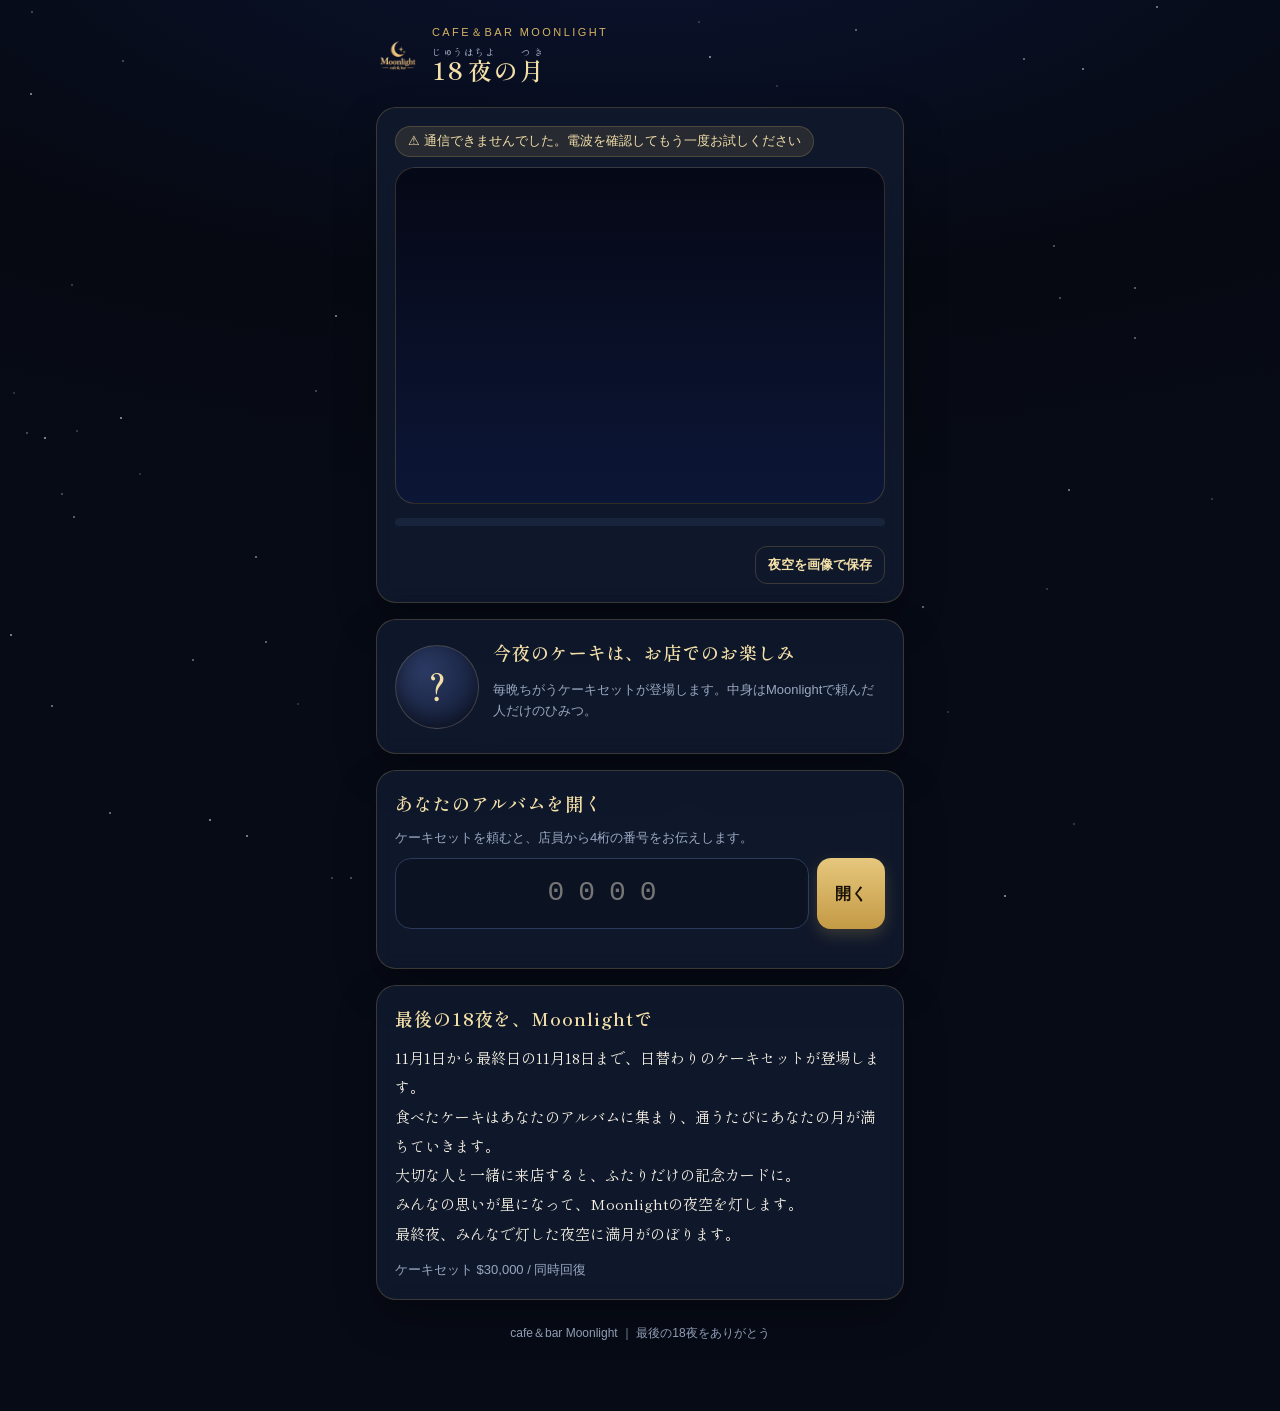
==== index.html @ 7918ffc8 "Add files via upload" ====
<!doctype html>
<html lang="ja">
<head>
<meta charset="utf-8">
<meta name="viewport" content="width=device-width,initial-scale=1,viewport-fit=cover">
<meta name="theme-color" content="#070b16">
<meta name="robots" content="noindex">
<title>18夜の月 | cafe＆bar Moonlight</title>
<meta name="description" content="cafe＆bar Moonlight 最後の18夜。ケーキセットで集めるあなただけのアルバム。">
<link rel="preconnect" href="https://fonts.googleapis.com">
<link rel="preconnect" href="https://fonts.gstatic.com" crossorigin>
<link href="https://fonts.googleapis.com/css2?family=Cormorant+Garamond:ital,wght@0,500;0,600;1,500&family=Klee+One:wght@400;600&family=Shippori+Mincho:wght@500;600&display=swap" rel="stylesheet">
<link rel="icon" href="icons/icon-192.png">
<link rel="stylesheet" href="album.css?v=45">
<link rel="stylesheet" href="futari.css?v=45">
</head>
<body>
<div class="bg-stars" id="bgStars" aria-hidden="true"></div>
<main class="wrap">
  <header class="brand">
    <img src="icons/icon-192.png" alt="">
    <div>
      <div class="eyebrow">cafe＆bar Moonlight</div>
      <h1><ruby>18夜<rt>じゅうはちよ</rt></ruby>の<ruby>月<rt>つき</rt></ruby></h1>
    </div>
  </header>

  <div class="test-banner hidden" id="testBanner">
    <b>デモ</b>　本番とは別の記録です。
    <label>テストの「今夜」<select id="testNightSelect"></select></label>
  </div>

  <section class="card" id="skyCard">
    <div class="night-badge" id="nightBadge">🌙 読み込み中…</div>
    <div class="sky" id="sky" role="img" aria-label="Moonlightの夜空"></div>
    <div class="small muted" id="skyNext"></div>
    <div class="progress"><i id="skyBar" style="width:0"></i></div>
    <div class="stages" id="stages"></div>
    <div class="album-tools"><button class="btn ghost sm" type="button" id="saveSkyBtn">夜空を画像で保存</button></div>
  </section>


  <section class="card" id="tonightCard">
    <div class="mystery">
      <div class="dome" aria-hidden="true">？</div>
      <div>
        <h2 id="tonightTitle">今夜のケーキは、お店でのお楽しみ</h2>
        <p class="small muted" id="tonightText">毎晩ちがうケーキセットが登場します。中身はMoonlightで頼んだ人だけのひみつ。</p>
        <button class="btn sm hidden" type="button" id="tonightRevealBtn">今夜のケーキを見る</button>
      </div>
    </div>
  </section>

  <!-- アルバムを開く前 -->
  <section class="card" id="openCard">
    <h2>あなたのアルバムを開く</h2>
    <p class="small muted" style="margin:0">ケーキセットを頼むと、店員から4桁の番号をお伝えします。</p>
    <form class="code-form" id="codeForm" autocomplete="off">
      <input class="code-input" id="codeInput" inputmode="numeric" pattern="[0-9]*" maxlength="4" placeholder="0000" aria-label="4桁の番号">
      <button class="btn" type="submit">開く</button>
    </form>
    <p class="error" id="codeError"></p>
  </section>

  <section class="card" id="aboutCard">
    <h2>最後の18夜を、Moonlightで</h2>
    <p class="lead">11月1日から最終日の11月18日まで、日替わりのケーキセットが登場します。<br>
    食べたケーキはあなたのアルバムに集まり、通うたびにあなたの月が満ちていきます。<br>
    大切な人と一緒に来店すると、ふたりだけの記念カードに。<br>
    みんなの思いが星になって、Moonlightの夜空を灯します。<br>
    最終夜、みんなで灯した夜空に満月がのぼります。</p>
    <p class="small muted" style="margin:12px 0 0"> ケーキセット $30,000 / 同時回復 </p>
  </section>

  <!-- アルバム -->
  <section id="albumView" class="hidden">
    <div class="card">
      <div class="album-head">
        <div class="who">
          <div class="small muted album-label">あなたのアルバム<span class="my-code" id="albumCode" title="あなたの番号（店頭で伝えるとスムーズです）"></span></div>
          <p class="name" id="albumName"></p>
          <div class="name-req" id="nameReq"></div>
          <div class="title" id="albumTitle"></div>
        </div>
        <div class="my-moon" id="myMoon" aria-hidden="true"></div>
      </div>
      <div class="album-tools">
        <button class="btn ghost sm" type="button" id="reloadBtn">更新</button>
        <button class="btn ghost sm" type="button" id="closeBtn">閉じる</button>
      </div>
    </div>

    <nav class="tabs" role="tablist" aria-label="アルバムのメニュー">
      <button type="button" role="tab" class="tab active" data-tab="collection" aria-selected="true"><svg class="tab-ic" viewBox="0 0 24 24" aria-hidden="true" fill="none" stroke="currentColor" stroke-width="1.5" stroke-linecap="round" stroke-linejoin="round"><path d="M12 6.5C10.2 5.2 7.6 4.8 4.5 5v12.5c3.1-.2 5.7.2 7.5 1.5 1.8-1.3 4.4-1.7 7.5-1.5V5c-3.1-.2-5.7.2-7.5 1.5z"/><path d="M12 6.5V19"/></svg><span class="tab-t">図鑑</span><span class="tab-s">集めたケーキ</span></button>
      <button type="button" role="tab" class="tab" data-tab="images" aria-selected="false"><svg class="tab-ic" viewBox="0 0 24 24" aria-hidden="true" fill="none" stroke="currentColor" stroke-width="1.5" stroke-linecap="round" stroke-linejoin="round"><rect x="4" y="4.5" width="16" height="15" rx="1.5"/><path d="M15.2 8.2a3.2 3.2 0 1 0 1.6 5.6 3.6 3.6 0 0 1-1.6-5.6z"/><path d="M4.5 16.5l4-3.5 3 2.5"/></svg><span class="tab-t">画像</span><span class="tab-s">保存・証明書</span></button>
      <button type="button" role="tab" class="tab" data-tab="message" aria-selected="false"><svg class="tab-ic" viewBox="0 0 24 24" aria-hidden="true" fill="none" stroke="currentColor" stroke-width="1.5" stroke-linecap="round" stroke-linejoin="round"><rect x="3.5" y="6" width="17" height="12.5" rx="1.5"/><path d="M4 7l8 6 8-6"/><path d="M12 3.2l.5 1.1 1.2.1-.9.8.3 1.2-1.1-.6-1.1.6.3-1.2-.9-.8 1.2-.1z" fill="currentColor" stroke="none"/></svg><span class="tab-t">寄せ書き</span><span class="tab-s">ひとことを残す</span></button>
      <button type="button" role="tab" class="tab tab-dlv hidden" data-tab="delivery" aria-selected="false"><svg class="tab-ic" viewBox="0 0 24 24" aria-hidden="true" fill="none" stroke="currentColor" stroke-width="1.5" stroke-linecap="round" stroke-linejoin="round"><path d="M4 8.5l8-4 8 4v8l-8 4-8-4z"/><path d="M4 8.5l8 4 8-4"/><path d="M12 12.5v8"/><path d="M8 6.5l8 4"/></svg><span class="tab-t">ケーキ便</span><span class="tab-s">配達員のページ</span></button>
      <button type="button" role="tab" class="tab tab-ft hidden" data-tab="futari" aria-selected="false"><svg class="tab-ic" viewBox="0 0 24 24" aria-hidden="true" fill="none" stroke="currentColor" stroke-width="1.5" stroke-linecap="round" stroke-linejoin="round"><path d="M14.5 4.2a8 8 0 1 0 5.3 12.6A6.6 6.6 0 0 1 14.5 4.2z"/><path d="M18.2 3l.5 1.3 1.3.5-1.3.5-.5 1.3-.5-1.3-1.3-.5 1.3-.5z" fill="currentColor" stroke="none"/><path d="M21 8.6l.35.9.9.35-.9.35-.35.9-.35-.9-.9-.35.9-.35z" fill="currentColor" stroke="none"/></svg><span class="tab-t">ふたり</span><span class="tab-s">ふたりの月</span></button>
    </nav>

    <div data-panel="collection">
      <div class="card" id="teaserCard">
        <h2>明日の夜のケーキ</h2>
        <div class="teaser" id="teaser"></div>
      </div>

      <div class="card" id="gridCard">
        <h2>ケーキ図鑑</h2>
        <div class="complete-banner">🌕 18夜すべてを過ごしたあなたは「満月の住人」</div>
        <p class="small muted" style="margin:-4px 0 10px">✦ が光っているのは、前の夜から続けて来た夜（連続来店）です。</p>
        <div class="grid" id="grid"></div>
      </div>

      <div class="card hidden" id="pairCard">
        <h2>🫖 一緒に過ごした夜</h2>
        <div class="pairs" id="pairs"></div>
      </div>
    </div>

    <div data-panel="images" class="hidden">
      <div class="card">
        <h2>フレーム</h2>
        <p class="small muted" style="margin:0 0 10px">集めた夜の数で、画像のフレームが増えていきます。流れ星は2夜続けて来ると使えます。</p>
        <div class="frames" id="framePicker"></div>
      </div>

      <div class="card">
        <h2>コレクションを画像に</h2>
        <div class="save-panel">
          <img class="preview" id="albumPreview" alt="コレクション画像のプレビュー">
          <div class="checks">
            <label><input type="checkbox" id="optName" checked>自分の名前を入れる</label>
            <label><input type="checkbox" id="optTitle" checked>称号を入れる</label>
            <label><input type="checkbox" id="optShooting">流れ星を入れる</label>
          </div>
          <button class="btn block" type="button" id="saveAlbumBtn">この画像を保存</button>
        </div>
      </div>

      <div class="card" id="certCard">
        <h2>🌙 月の証明書</h2>
        <div id="certBody"></div>
      </div>
    </div>

    <div data-panel="message" class="hidden">
      <div class="card hidden" id="finalCard">
        <h2>🌕 満月の夜に、灯してくれた人たち</h2>
        <p class="small muted" style="margin:0 0 8px">アルバムを持っている人だけが見られます。</p>
        <div class="names-cloud" id="finalNames"></div>
      </div>
      <div class="card">
        <h2>街への寄せ書き</h2>
        <p class="small muted" style="margin:0 0 8px">この街へのひとことを残せます。最終夜に、アルバムを持っている人だけが見られる寄せ書きとして公開されます（80文字まで）。</p>
        <textarea id="messageInput" maxlength="80" placeholder="例：この街で過ごせて楽しかった！"></textarea>
        <div class="small" id="messageStatus" style="margin-top:6px"></div>
        <div class="row"><span class="small muted" id="messageCount">0 / 80</span><button class="btn sm" type="button" id="messageBtn">残す</button></div>
      </div>
      <div class="card hidden" id="allMessagesCard">
        <h2>みんなの寄せ書き</h2>
        <p class="small muted" style="margin:0 0 8px">アルバムを持っている人だけが見られます。</p>
        <div class="messages" id="allMessages"></div>
      </div>
    </div>

    <!-- 謎解き「宛先不明のケーキ便」：参加した人だけ（中身は delivery.js が Supabase から届いた分だけ描く） -->
    <div data-panel="delivery" class="hidden"><div id="dlvRoot"></div></div>

    <!-- 「ふたりの月」：受付で参加を登録したふたりだけ（中身は futari.js が Supabase から届いた分だけ描く） -->
    <div data-panel="futari" class="hidden"><div id="ftRoot"></div></div>
  </section>

  <p class="foot">cafe＆bar Moonlight ｜ 最後の18夜をありがとう</p>
</main>

<div class="modal hidden" id="modal" role="dialog" aria-modal="true">
  <div class="modal-card" id="modalCard"></div>
</div>
<div class="toast hidden" id="toast"></div>

<script src="config.js"></script>
<script src="cake-api.js?v=45"></script>
<script src="album-image.js?v=45"></script>
<script src="delivery.js?v=45"></script>
<script src="futari.js?v=45"></script>
<script src="album.js?v=45"></script>
</body>
</html>
---- album.css ----
/* album.css — 18夜の月（お客さん用アルバム・受付ページ共通） */
:root{
  color-scheme:dark;
  --bg:#070b16;
  --sky1:#0b1430;
  --sky2:#060912;
  --panel:rgba(17,26,46,.86);
  --panel2:rgba(23,34,58,.9);
  --line:rgba(214,179,101,.22);
  --line2:#2a3a58;
  --text:#f6f1e4;
  --muted:#9aa8c2;
  --gold:#d6b365;
  --gold2:#f3dfa8;
  --moon:#f4ecd2;
  --blue:#8fb6ff;
  --ok:#7fdcb2;
  --warn:#ffd98a;
  --danger:#ff8f8f;
  --radius:20px;
  --mincho:"Shippori Mincho","Hiragino Mincho ProN","Yu Mincho",serif;
}
*{box-sizing:border-box;-webkit-tap-highlight-color:transparent}
html,body{margin:0;min-height:100%}
body{
  background:radial-gradient(120% 70% at 50% -10%,var(--sky1) 0%,var(--sky2) 60%,var(--bg) 100%) fixed,var(--bg);
  color:var(--text);
  font-family:-apple-system,BlinkMacSystemFont,"Segoe UI","Hiragino Kaku Gothic ProN","Yu Gothic UI","Noto Sans JP",sans-serif;
  line-height:1.6;-webkit-text-size-adjust:100%;
  padding:env(safe-area-inset-top) 0 env(safe-area-inset-bottom);
  transition:background .8s ease;
}
body.stage-1{background:radial-gradient(120% 70% at 50% -10%,#14204a 0%,#080d1d 60%,var(--bg) 100%) fixed}
body.stage-2{background:radial-gradient(120% 70% at 50% -10%,#1d2a5c 0%,#0a1024 60%,var(--bg) 100%) fixed}
body.stage-3{background:radial-gradient(120% 70% at 50% -10%,#2a3468 0%,#0d1430 55%,var(--bg) 100%) fixed}
body.stage-4{background:radial-gradient(120% 70% at 50% -10%,#3b3f72 0%,#151a3a 50%,#0a0e1f 100%) fixed}
button,input,textarea{font:inherit;color:inherit}
button{cursor:pointer}
.hidden{display:none!important}
.muted{color:var(--muted)}
.small{font-size:13px}
.wrap{width:min(100%,560px);margin:0 auto;padding:18px 16px 56px}

/* 背景の星 */
.bg-stars{position:fixed;inset:0;z-index:-1;pointer-events:none;overflow:hidden}
.bg-stars i{position:absolute;width:2px;height:2px;border-radius:50%;background:#fff;opacity:.5;animation:twinkle 4s ease-in-out infinite}
@keyframes twinkle{0%,100%{opacity:.15}50%{opacity:.75}}
/* 「動きを減らす」設定の端末では動きを止める。ただし、ふたりの月の「ふたりで開ける」演出（.ft-box の中）だけは見せる */
@media (prefers-reduced-motion:reduce){*:not(.ft-box):not(.ft-box *){animation:none!important;transition:none!important}}

/* ヘッダー */
.brand{display:flex;align-items:center;gap:12px;margin:6px 0 18px}
.brand img{width:44px;height:44px;border-radius:12px;object-fit:contain}
.brand .eyebrow{font-size:11px;letter-spacing:.22em;color:var(--gold);text-transform:uppercase}
.brand h1{margin:0;font-family:var(--mincho);font-size:24px;font-weight:600;letter-spacing:.08em;color:var(--gold2)}

.card{background:var(--panel);border:1px solid var(--line);border-radius:var(--radius);padding:18px;margin:0 0 16px;box-shadow:0 18px 40px rgba(0,0,0,.28);backdrop-filter:blur(10px)}
.card h2{margin:0 0 10px;font-family:var(--mincho);font-size:18px;font-weight:600;color:var(--gold2);letter-spacing:.05em}
.card h3{margin:0 0 6px;font-size:15px}
.lead{font-family:var(--mincho);font-size:15px;line-height:1.95;margin:0}

/* 夜空 */
.sky{position:relative;border-radius:var(--radius);overflow:hidden;background:linear-gradient(180deg,#050816 0%,#0c1636 100%);border:1px solid var(--line);aspect-ratio:16/11;margin:0 0 14px}
.sky svg{position:absolute;inset:0;width:100%;height:100%}
.sky .sky-label{position:absolute;left:14px;bottom:12px;right:14px;display:flex;justify-content:space-between;align-items:flex-end;gap:8px;font-size:13px;color:#d9e2f5;text-shadow:0 1px 4px #000}
.sky .sky-count{font-family:var(--mincho);font-size:28px;color:var(--gold2);line-height:1}
.sky .sky-count small{font-size:13px;color:#c9d3e8;margin-left:4px}
.star-dot{animation:twinkle 5s ease-in-out infinite}
.progress{height:8px;border-radius:999px;background:#18233c;overflow:hidden;margin:8px 0 6px}
.progress i{display:block;height:100%;border-radius:inherit;background:linear-gradient(90deg,#b8913f,#f3dfa8);transition:width .8s cubic-bezier(.22,1,.36,1)}
.stages{display:grid;grid-template-columns:repeat(4,1fr);gap:6px;margin-top:10px}
.stages div{text-align:center;font-size:12px;color:var(--muted);padding:8px 2px;border-radius:12px;background:rgba(255,255,255,.03);border:1px solid transparent}
.stages div.done{color:var(--gold2);border-color:var(--line);background:rgba(214,179,101,.08)}
.stages b{display:block;font-size:20px;font-weight:400}

/* 今夜のケーキ（秘密） */
.mystery{display:flex;gap:14px;align-items:center}
.mystery .dome{flex:0 0 84px;height:84px;border-radius:50%;display:grid;place-items:center;font-size:34px;background:radial-gradient(circle at 35% 30%,#2b3a63,#111a33);border:1px solid var(--line);box-shadow:inset 0 -8px 18px rgba(0,0,0,.4)}
.night-badge{display:inline-flex;align-items:center;gap:6px;padding:4px 12px;border-radius:999px;background:rgba(214,179,101,.12);border:1px solid var(--line);color:var(--gold2);font-size:13px;margin-bottom:10px}

/* 番号入力 */
.code-form{display:flex;gap:8px;margin-top:10px}
.code-input{flex:1;min-width:0;text-align:center;font-size:28px;letter-spacing:.5em;padding:12px 0 12px .5em;border-radius:16px;border:1px solid var(--line2);background:#0b1222;font-family:ui-monospace,Menlo,monospace}
.code-input:focus{outline:2px solid var(--gold);outline-offset:1px}
.btn{border:0;border-radius:14px;padding:12px 18px;font-weight:700;background:linear-gradient(180deg,#e6c77d,#c49a45);color:#1a1205;box-shadow:0 6px 16px rgba(214,179,101,.22)}
.btn:disabled{opacity:.5;cursor:default}
.btn.ghost{background:transparent;color:var(--gold2);border:1px solid var(--line);box-shadow:none}
.btn.block{width:100%}
.btn.sm{padding:8px 12px;font-size:13px;border-radius:12px}
.error{color:var(--danger);font-size:13px;margin:8px 0 0;min-height:1em}
.toast{position:fixed;left:50%;bottom:calc(18px + env(safe-area-inset-bottom));transform:translateX(-50%);background:#1d2944;border:1px solid var(--line);color:var(--text);padding:10px 16px;border-radius:14px;font-size:14px;z-index:60;box-shadow:0 10px 30px rgba(0,0,0,.4);max-width:calc(100% - 32px)}

/* アルバム */
.album-head{display:flex;gap:14px;align-items:center}
.album-head .who{flex:1;min-width:0}
.album-head .name{font-family:var(--mincho);font-size:22px;color:var(--gold2);margin:0;overflow-wrap:anywhere}
.album-head .title{font-size:13px;color:var(--muted)}
.my-moon{flex:0 0 76px}
.album-tools{display:flex;gap:8px;justify-content:flex-end;margin-top:10px}
.grid{display:grid;grid-template-columns:repeat(3,1fr);gap:10px}
.tile{position:relative;aspect-ratio:3/4;border-radius:16px;border:1px solid var(--line2);background:#0c1426;overflow:hidden;display:flex;flex-direction:column;align-items:center;justify-content:center;text-align:center;padding:6px;font-size:12px;color:var(--muted)}
.tile .n{position:absolute;top:6px;left:8px;font-size:11px;letter-spacing:.06em;color:var(--muted)}
.tile.got{border-color:rgba(214,179,101,.5);background:radial-gradient(circle at 50% 35%,#1c2950,#0c1426 70%);color:var(--text);cursor:pointer;padding:18px 4px 6px}
.tile.got img{width:100%;flex:1;min-height:0;object-fit:contain}
.tile.got .t{font-size:11px;line-height:1.3;margin-top:2px;overflow:hidden;display:-webkit-box;-webkit-line-clamp:2;-webkit-box-orient:vertical}
.tile.got.pair::after{content:"🫖";position:absolute;top:4px;right:6px;font-size:14px}
.tile.sealed{border-color:var(--gold);background:linear-gradient(160deg,#2a2210,#0d1426);color:var(--gold2);cursor:pointer;animation:glow 2.4s ease-in-out infinite}
.tile.sealed b{font-size:26px;display:block;margin-bottom:4px}
@keyframes glow{0%,100%{box-shadow:0 0 0 rgba(214,179,101,0)}50%{box-shadow:0 0 18px rgba(214,179,101,.45)}}
.tile.today{border-style:dashed;border-color:rgba(214,179,101,.5);color:var(--gold2)}
.tile.passed{opacity:.45}
.tile.final.got{border-color:#9fc2ff;box-shadow:0 0 0 1px rgba(159,194,255,.3) inset}
.complete .tile.got{border-color:var(--gold)}
.complete-banner{display:none;text-align:center;font-family:var(--mincho);color:var(--gold2);margin:0 0 12px;padding:10px;border-radius:14px;border:1px solid var(--gold);background:rgba(214,179,101,.1)}
.complete .complete-banner{display:block}

.pairs{display:grid;gap:10px}
.pair-card{display:flex;gap:12px;align-items:center;padding:12px;border-radius:16px;border:1px solid var(--line);background:linear-gradient(135deg,rgba(214,179,101,.1),rgba(143,182,255,.06))}
.pair-card img{width:64px;height:64px;object-fit:contain;flex:0 0 64px}
.pair-card .names{font-family:var(--mincho);color:var(--gold2)}

.teaser{display:flex;gap:14px;align-items:center}
.teaser img{width:110px;height:110px;object-fit:contain;flex:0 0 110px;filter:drop-shadow(0 0 14px rgba(200,215,255,.35))}
.teaser .hint{font-family:var(--mincho);font-size:16px;color:var(--moon)}

textarea{width:100%;min-height:76px;resize:vertical;border-radius:14px;border:1px solid var(--line2);background:#0b1222;padding:10px 12px}
.row{display:flex;gap:8px;align-items:center;justify-content:space-between;margin-top:8px}

/* 詳細・開封 */
.modal{position:fixed;inset:0;z-index:50;display:grid;place-items:center;padding:18px;background:rgba(3,6,14,.78);backdrop-filter:blur(6px)}
.modal-card{width:min(100%,420px);max-height:calc(100vh - 36px);overflow:auto;background:#0e1730;border:1px solid var(--line);border-radius:24px;padding:20px;text-align:center;box-shadow:0 24px 60px rgba(0,0,0,.55)}
.modal-card img{width:min(100%,300px);aspect-ratio:1;object-fit:contain}
.modal-card .kicker{font-size:12px;letter-spacing:.2em;color:var(--gold)}
.modal-card h3{font-family:var(--mincho);font-size:20px;color:var(--gold2);margin:6px 0 2px}
.modal-card .drink{color:var(--muted);margin:0 0 10px}
.modal-card .pr{font-family:var(--mincho);margin:0 0 12px}
.modal-card .with{display:inline-block;margin:0 0 12px;padding:6px 12px;border-radius:999px;background:rgba(214,179,101,.12);color:var(--gold2);font-size:13px}
.reveal img{animation:reveal 1.1s cubic-bezier(.22,1,.36,1) both}
.reveal h3,.reveal .drink,.reveal .pr,.reveal .with{animation:fadeup .6s .7s both}
@keyframes reveal{0%{opacity:0;transform:scale(.6) rotate(-6deg);filter:brightness(3) blur(8px)}60%{opacity:1;filter:brightness(1.4) blur(0)}100%{transform:none;filter:none}}
@keyframes fadeup{from{opacity:0;transform:translateY(8px)}to{opacity:1;transform:none}}

/* 最終夜 */
.names-cloud{display:flex;flex-wrap:wrap;gap:6px 10px;justify-content:center;font-family:var(--mincho);color:var(--gold2)}
.names-cloud span{padding:2px 8px;border-radius:999px;background:rgba(214,179,101,.08)}
.messages{display:grid;gap:8px;margin-top:12px}
.messages div{padding:10px 12px;border-radius:14px;background:rgba(255,255,255,.04);border:1px solid var(--line2);font-size:14px}
.messages b{color:var(--gold2);font-weight:600;margin-right:6px}

.foot{text-align:center;font-size:12px;color:var(--muted);margin-top:24px}

/* ===== 受付ページ ===== */
.staff .field{display:grid;gap:6px;margin-bottom:12px}
.staff label{font-size:13px;color:var(--muted)}
.staff input[type=text],.staff input[type=password]{width:100%;padding:12px 14px;border-radius:14px;border:1px solid var(--line2);background:#0b1222;font-size:16px}
.staff input:focus{outline:2px solid var(--gold);outline-offset:1px}
.suggest{display:grid;gap:6px;margin-top:6px}
.suggest button{display:flex;justify-content:space-between;align-items:center;gap:8px;text-align:left;padding:10px 12px;border-radius:12px;border:1px solid var(--line2);background:#0f182c}
.suggest button .meta{font-size:12px;color:var(--muted);white-space:nowrap}
.suggest button.new{border-style:dashed;color:var(--gold2)}
.suggest button.done{opacity:.6}
.chips{display:flex;flex-wrap:wrap;gap:8px;min-height:40px;padding:8px;border-radius:14px;border:1px dashed var(--line2);margin-bottom:12px}
.chips:empty::before{content:"ここにお客さんが入ります";color:var(--muted);font-size:13px;padding:4px}
.chip{display:inline-flex;align-items:center;gap:6px;padding:6px 6px 6px 12px;border-radius:999px;background:rgba(214,179,101,.14);border:1px solid var(--line);color:var(--gold2)}
.chip button{border:0;background:#2a2410;color:var(--gold2);width:24px;height:24px;border-radius:50%;line-height:1}
.chip .tag{font-size:11px;color:var(--warn)}
.result{display:grid;gap:8px}
.result .r{padding:12px;border-radius:14px;border:1px solid var(--line2);background:#0f182c}
.result .r.new{border-color:var(--gold);background:rgba(214,179,101,.08)}
.result .code{font-family:ui-monospace,Menlo,monospace;font-size:26px;letter-spacing:.25em;color:var(--gold2)}
.list{display:grid;gap:6px}
.list .li{display:flex;justify-content:space-between;align-items:center;gap:8px;padding:8px 10px;border-radius:12px;background:rgba(255,255,255,.03);font-size:14px}
.list .li .meta{font-size:12px;color:var(--muted)}
.topline{display:flex;justify-content:space-between;align-items:center;gap:8px;margin-bottom:12px}
.staff select.night-select{width:100%;padding:12px 14px;border-radius:14px;border:1px solid var(--line2);background:#0b1222;font-size:16px;color:var(--text)}
.late-note{margin-top:6px;padding:8px 12px;border-radius:12px;background:rgba(255,217,138,.1);border:1px solid rgba(255,217,138,.35);color:var(--warn);font-size:13px}
.suggest button .meta.app{color:var(--blue)}
.list .li .late{color:var(--warn);font-size:11px;margin-left:4px}

/* ===== 第3版 ===== */
.mystery .dome{font-family:var(--mincho);color:var(--gold2)}
.test-banner{display:flex;flex-wrap:wrap;gap:6px 12px;align-items:center;margin:0 0 14px;padding:10px 14px;border-radius:14px;background:rgba(143,182,255,.1);border:1px solid rgba(143,182,255,.4);color:#cfe0ff;font-size:13px}
.test-banner select{margin-left:6px;padding:4px 8px;border-radius:10px;border:1px solid var(--line2);background:#0b1222;color:var(--text)}
.sub-h{margin:16px 0 6px;font-family:var(--mincho);color:var(--gold2);font-size:15px;text-align:center}
.staff-pick{display:flex;flex-wrap:wrap;gap:8px}
.who-line{font-size:13px;color:var(--muted);margin:0 0 12px}
.who-line b{color:var(--gold2)}
.linklike{border:0;background:none;color:var(--blue);text-decoration:underline;padding:0;font-size:13px}
.save-panel{text-align:left;margin-top:6px}
.save-panel .preview{display:block;width:100%;aspect-ratio:auto;border-radius:14px;border:1px solid var(--line);margin:0 0 12px}
.save-panel .checks{display:grid;gap:6px;margin:0 0 10px}
.save-panel .checks label{display:flex;gap:8px;align-items:center;padding:8px 10px;border-radius:12px;background:rgba(255,255,255,.04);font-size:14px}
.save-panel .checks input{width:18px;height:18px;accent-color:#d6b365}
.save-panel .add{display:flex;gap:6px;margin-bottom:12px}
.save-panel .add input{flex:1;min-width:0;padding:9px 12px;border-radius:12px;border:1px solid var(--line2);background:#0b1222}
.modal-card .actions{display:flex;gap:8px;justify-content:center;flex-wrap:wrap}
.msg-pending{color:var(--warn)}
.msg-approved{color:var(--ok)}
.msg-hidden{color:var(--muted)}
button.pair-card{width:100%;color:inherit;font:inherit;cursor:pointer;text-align:left}

/* ===== タブ・フレーム・連続来店・証明書 ===== */
.tabs{position:sticky;top:0;z-index:5;display:grid;grid-template-columns:repeat(3,1fr);gap:6px;margin:0 0 14px;padding:6px;border-radius:16px;background:rgba(7,11,22,.88);border:1px solid var(--line);backdrop-filter:blur(10px)}
.tab{display:flex;flex-direction:column;align-items:center;gap:1px;border:1px solid var(--line2);border-radius:12px;padding:8px 4px 7px;background:rgba(255,255,255,.04);color:var(--text);cursor:pointer;line-height:1.25;transition:background .15s,border-color .15s}
.tab .tab-ic{width:24px;height:24px;color:var(--gold2);margin-bottom:2px}
.tab.active .tab-ic{color:#1a1205}
.tab .tab-t{font-weight:700;font-size:14px;white-space:nowrap}
.tab .tab-s{font-size:10.5px;color:var(--muted);white-space:nowrap}
.tab:not(.active):hover{border-color:var(--gold)}
.tab.active{background:linear-gradient(180deg,#e6c77d,#c49a45);border-color:#e6c77d;color:#1a1205;box-shadow:0 4px 14px rgba(214,179,101,.3)}
.tab.active .tab-s{color:#4a3510}
.frames{display:grid;grid-template-columns:repeat(3,1fr);gap:8px}
.frame-chip{position:relative;border:1px solid var(--line2);border-radius:14px;background:#0c1426;padding:10px 6px;text-align:center;color:var(--text);font-size:13px}
.frame-chip b{display:block;font-family:var(--mincho);color:var(--gold2);font-size:15px}
.frame-chip small{display:block;color:var(--muted);font-size:11px}
.frame-chip.active{border-color:var(--gold);box-shadow:0 0 0 1px var(--gold) inset;background:rgba(214,179,101,.1)}
.frame-chip:disabled{opacity:.45;cursor:default}
.save-panel .frames{margin:0 0 10px}
.tile.streak::before{content:"✦";position:absolute;top:4px;right:8px;color:#fff3c4;font-size:14px;text-shadow:0 0 8px #ffe9a8;animation:twinkle 2.2s ease-in-out infinite;z-index:1}
.tile.got.streak::after{content:"";position:absolute;top:14%;right:-10%;width:46%;height:2px;border-radius:2px;background:linear-gradient(90deg,#fffbe8 0%,rgba(255,245,210,.6) 30%,rgba(255,245,210,0) 100%);box-shadow:-2px 0 6px rgba(255,240,190,.9);transform-origin:left center;transform:rotate(-26deg) translateX(40px);opacity:0;animation:shoot 4.2s ease-out infinite;pointer-events:none}
@keyframes shoot{0%{transform:rotate(-26deg) translateX(40px);opacity:0}6%{opacity:1}26%{transform:rotate(-26deg) translateX(-150px);opacity:0}100%{transform:rotate(-26deg) translateX(-150px);opacity:0}}
.streak-badge{display:inline-block;margin:0 0 10px;padding:5px 12px;border-radius:999px;background:rgba(255,243,196,.12);color:#fff3c4;font-size:13px}
.cert-lock{display:flex;gap:12px;align-items:center;color:var(--muted);font-size:14px}
.cert-lock b{font-size:30px}

/* 画像の保存（長押し） */
.save-overlay{position:fixed;inset:0;z-index:80;display:grid;place-items:center;padding:16px;background:rgba(3,6,14,.92)}
.save-overlay-inner{width:min(100%,460px);max-height:100%;overflow:auto;text-align:center}
.save-overlay img{display:block;width:100%;border-radius:12px;margin:10px 0 14px;-webkit-touch-callout:default;user-select:auto}
.save-overlay-tip{margin:0;color:var(--gold2);font-size:14px;line-height:1.7}
.tile.today{cursor:pointer}
.name-req{font-size:12px;color:var(--warn);margin-top:2px}
.linklike.small{font-size:12px}
.tonight-note{display:inline-block;margin:0 0 12px;padding:6px 12px;border-radius:999px;background:rgba(143,182,255,.12);color:#cfe0ff;font-size:13px}
.mystery .dome.got{background:radial-gradient(circle at 50% 40%,#22325c,#0d1530);border-color:rgba(214,179,101,.6);overflow:hidden;padding:4px}
.mystery .dome.got img{width:100%;height:100%;object-fit:contain}
.mystery .dome.got.reveal img{animation:reveal 1.1s cubic-bezier(.22,1,.36,1) both}
#tonightRevealBtn{margin-top:8px;animation:glow 2.4s ease-in-out infinite}

/* 受付：自分の名前を選ぶ */
.staff-pick{display:grid;grid-template-columns:repeat(auto-fill,minmax(130px,1fr));gap:8px;margin-bottom:12px}
.staff-btn{display:flex;flex-direction:column;align-items:center;gap:2px;padding:14px 8px;border-radius:14px;border:1px solid var(--line);background:rgba(255,255,255,.04);color:var(--text, #eef1f7);font-size:16px;font-weight:700;cursor:pointer;overflow-wrap:anywhere}
.staff-btn:hover,.staff-btn:focus-visible{border-color:var(--gold)}
.staff-btn.last{border-color:var(--gold);background:rgba(214,179,101,.12)}
.staff-btn .small{color:var(--gold2);font-weight:400}
.staff-manual{display:flex;gap:8px}
.staff-manual input{flex:1;min-width:0}
.li-actions{display:flex;flex-direction:column;gap:6px;flex-shrink:0;align-items:stretch}

/* デモページ（?test=1） */
body.is-demo{padding-top:38px}
body.is-demo::after{content:"";position:fixed;inset:0;border:5px solid #ff9f1c;pointer-events:none;z-index:60}
.demo-ribbon{position:fixed;top:0;left:0;right:0;z-index:61;height:38px;display:flex;align-items:center;justify-content:center;gap:10px;padding:0 12px;font-size:13px;font-weight:700;color:#1a1205;
  background:repeating-linear-gradient(135deg,#ffb020 0 18px,#ff9f1c 18px 36px);box-shadow:0 2px 10px rgba(0,0,0,.4);white-space:nowrap;overflow:hidden;text-overflow:ellipsis}
.demo-ribbon b{background:#1a1205;color:#ffb020;padding:2px 8px;border-radius:6px;letter-spacing:.12em}
.demo-watermark{position:fixed;left:50%;top:50%;transform:translate(-50%,-50%) rotate(-24deg);font-size:min(34vw,220px);font-weight:900;letter-spacing:.08em;color:rgba(255,159,28,.08);pointer-events:none;z-index:-1;user-select:none}
body.is-demo .test-banner{background:rgba(255,159,28,.14);border-color:rgba(255,159,28,.6);color:#ffd9a0}
body.is-demo .tabs{top:42px}

.album-label{display:flex;align-items:center;gap:8px;flex-wrap:wrap}
.my-code{display:inline-block;padding:2px 10px;border-radius:999px;border:1px solid var(--gold);background:rgba(214,179,101,.14);color:var(--gold2);font-family:ui-monospace,Menlo,monospace;font-size:13px;letter-spacing:.12em}
.unpair-list{display:flex;flex-wrap:wrap;gap:6px;margin:4px 0 2px}
.unpair{display:inline-flex;align-items:center;gap:6px;padding:4px 10px;border-radius:999px;border:1px solid var(--line2);background:rgba(255,255,255,.05);color:var(--text);font-size:13px;cursor:pointer}
.unpair span{color:#ff9b8a;font-size:12px}
.unpair:hover{border-color:#ff9b8a}

/* ===== 謎解き「宛先不明のケーキ便」（delivery.js） ===== */
.tabs.four{grid-template-columns:repeat(4,1fr)}
.tabs.four .tab-s{font-size:9.5px;letter-spacing:-.02em}
.tabs.four .tab-t{font-size:13.5px}
.tab{position:relative}
.tab.has-news::after{content:"";position:absolute;top:6px;right:7px;width:8px;height:8px;border-radius:50%;background:#ffd98a;box-shadow:0 0 0 2px rgba(7,11,22,.9),0 0 10px #ffd98a;animation:twinkle 1.6s ease-in-out infinite}
.center{text-align:center}
.gold{color:#f2c463}
.btn.glow{animation:glow 2.4s ease-in-out infinite}
.appear{animation:fadeup .7s both}

/* 配達員証 */
.dlv-id{background:linear-gradient(150deg,rgba(214,179,101,.16),rgba(17,26,46,.9) 45%),var(--panel);border-color:rgba(214,179,101,.5)}
.dlv-id-top{display:flex;justify-content:space-between;align-items:center;gap:8px}
.dlv-eyebrow{font-size:11px;letter-spacing:.2em;color:var(--gold)}
.dlv-no{font-family:ui-monospace,Menlo,monospace;font-size:13px;letter-spacing:.12em;color:var(--gold2);padding:2px 10px;border-radius:999px;border:1px solid var(--gold);background:rgba(214,179,101,.12)}
.dlv-id-main{display:flex;align-items:center;gap:12px;margin:10px 0 12px}
.dlv-id-ic{flex:0 0 48px;width:48px;height:48px;color:var(--gold2)}
.dlv-id-sub{font-size:12px;color:var(--muted)}
.dlv-id-name{font-family:var(--mincho);font-size:22px;color:var(--gold2);overflow-wrap:anywhere;line-height:1.3}
.dlv-steps{display:grid;grid-template-columns:repeat(4,1fr);gap:4px;margin:0;padding:0;list-style:none;counter-reset:s}
.dlv-steps li{position:relative;text-align:center;font-size:11.5px;color:var(--muted);padding-top:18px}
.dlv-steps li i{position:absolute;top:2px;left:50%;width:12px;height:12px;margin-left:-6px;border-radius:50%;border:1.5px solid var(--line2);background:#0b1222}
.dlv-steps li:not(:first-child)::before{content:"";position:absolute;top:7px;right:calc(50% + 9px);left:calc(-50% + 9px);height:1.5px;background:var(--line2)}
.dlv-steps li.done{color:var(--gold2)}
.dlv-steps li.done i{background:var(--gold);border-color:var(--gold)}
.dlv-steps li.done::before,.dlv-steps li.cur::before{background:var(--gold)!important}
.dlv-steps li.cur{color:#fff3c4;font-weight:700}
.dlv-steps li.cur i{border-color:#ffe9a8;background:#3a3010;box-shadow:0 0 0 3px rgba(255,233,168,.15),0 0 12px rgba(255,233,168,.6);animation:twinkle 2s ease-in-out infinite}

.dlv-lead{font-family:var(--mincho);font-size:15px;line-height:1.9;margin:0 0 10px;word-break:auto-phrase}
.dlv-photo{display:block;position:relative;width:100%;padding:0;border:0;background:none;cursor:zoom-in;border-radius:12px;overflow:hidden}
.dlv-photo img{display:block;width:100%;min-height:60px;background:#0b1222}
.dlv-slip-photo{width:min(100%,360px);margin:4px auto 8px;border-radius:6px;aspect-ratio:902/1010;overflow:hidden}
.dlv-slip-photo img{background:none;filter:drop-shadow(0 8px 14px rgba(0,0,0,.45))}
.dlv-route{display:grid;gap:14px;margin:0;padding:0;list-style:none}
.dlv-route li{display:grid;gap:6px}
.dlv-route li > span{font-family:var(--mincho);font-size:15px;color:var(--moon)}
.dlv-route .dlv-photo b{position:absolute;left:10px;top:10px;width:30px;height:30px;border-radius:50%;display:grid;place-items:center;background:rgba(7,11,22,.75);border:1px solid var(--gold);color:var(--gold2);font-family:var(--mincho);font-size:16px}
.dlv-hint{margin-top:14px;padding:10px 12px;border-radius:12px;border:1px dashed var(--line2);font-size:14px}
.dlv-hint summary{cursor:pointer;color:var(--blue)}
.dlv-hint p{margin:8px 0 0;color:var(--moon)}

.dlv-form{display:grid;grid-template-columns:minmax(0,1fr);gap:6px;margin-top:8px}
.dlv-form label{font-size:13px;color:var(--muted)}
.dlv-input-row{display:flex;gap:8px;min-width:0}
.dlv-input-row .btn{flex:0 0 auto}
.dlv-input-row input{flex:1 1 0;width:0;min-width:0;padding:12px 14px;border-radius:14px;border:1px solid var(--line2);background:#0b1222;font-size:20px;letter-spacing:.12em;text-align:center}
.dlv-input-row input:focus{outline:2px solid var(--gold);outline-offset:1px}
.dlv-input-row input.right{border-color:var(--gold);box-shadow:0 0 0 3px rgba(214,179,101,.25),0 0 22px rgba(255,233,168,.45)}
.dlv-msg{margin:2px 0 0;min-height:1.4em;font-size:14px;color:#ffd0c4;line-height:1.6}
.dlv-msg.ok{color:var(--gold2)}
.shake{animation:dlvShake .45s}
@keyframes dlvShake{0%,100%{transform:none}20%{transform:translateX(-7px)}40%{transform:translateX(6px)}60%{transform:translateX(-4px)}80%{transform:translateX(3px)}}

/* 封筒 */
.dlv-envelope{position:relative;width:min(100%,330px);aspect-ratio:4/3;margin:52px auto 12px}
.dlv-envelope .env-back{position:absolute;inset:0;border-radius:10px;background:linear-gradient(160deg,#1c2a52,#0e1733);border:1px solid rgba(214,179,101,.45)}
.dlv-envelope .env-card{position:absolute;left:9%;right:9%;top:5%;height:90%;overflow:hidden;border-radius:4px;transition:transform 1s .45s cubic-bezier(.2,.8,.2,1),box-shadow 1s .45s;z-index:1}
.dlv-envelope .env-card img{display:block;width:100%}
.dlv-envelope .env-front{position:absolute;inset:0;border-radius:10px;z-index:2;background:linear-gradient(165deg,#24345f,#111b3a);clip-path:polygon(0 0,50% 54%,100% 0,100% 100%,0 100%);box-shadow:inset 0 0 0 1px rgba(214,179,101,.45)}
.dlv-envelope .env-flap{position:absolute;left:0;right:0;top:0;height:58%;z-index:3;transform-origin:top center;background:linear-gradient(180deg,#2c3d70,#1a2650);clip-path:polygon(0 0,100% 0,50% 100%);transition:transform .7s ease,opacity .7s ease,z-index 0s .35s}
.dlv-envelope .env-seal{position:absolute;left:50%;top:58%;width:46px;height:46px;margin:-23px 0 0 -23px;z-index:4;border-radius:50%;display:grid;place-items:center;background:radial-gradient(circle at 35% 30%,#f8e7b0,#c49a45 70%,#8a6a2a);color:#4a3510;font-family:var(--mincho);font-size:22px;box-shadow:0 3px 10px rgba(0,0,0,.45);transition:opacity .3s,transform .3s}
.dlv-envelope.open .env-seal{opacity:0;transform:scale(.6)}
.dlv-envelope.open .env-flap{transform:rotateX(180deg);opacity:.12;z-index:0}
.dlv-envelope.open .env-card{transform:translateY(-24%);box-shadow:0 0 30px rgba(255,233,168,.35)}

/* 段階2の表と裏 */
.dlv-flip{width:min(100%,370px);margin:6px auto 0;perspective:1400px}
.dlv-flip-inner{position:relative;aspect-ratio:720/932;transform-style:preserve-3d;transition:transform .9s cubic-bezier(.3,.7,.2,1)}
.dlv-flip.flipped .dlv-flip-inner{transform:rotateY(180deg)}
.dlv-face{position:absolute;inset:0;border-radius:6px;overflow:hidden;backface-visibility:hidden;-webkit-backface-visibility:hidden;box-shadow:0 16px 36px rgba(0,0,0,.55)}
.dlv-face img{display:block;width:100%;height:100%}
.dlv-face.back{transform:rotateY(180deg)}
.inv-back{position:absolute;inset:0;padding:8% 8%;display:flex;flex-direction:column;justify-content:center;text-align:center;color:#ece4cd;container-type:inline-size;background:radial-gradient(ellipse at 50% 0,#22306a 0%,#111a3c 55%,#0a1028 100%)}
.inv-back::before{content:"";position:absolute;inset:3.2%;border:1.5px solid rgba(214,179,101,.85);border-radius:4px;pointer-events:none}
.inv-back::after{content:"";position:absolute;inset:4.6%;border:1px solid rgba(214,179,101,.4);border-radius:3px;pointer-events:none}
.inv-moon{flex:0 0 auto;width:26px;height:26px;width:8cqw;height:8cqw;margin:0 auto 10px;margin:0 auto 3cqw;border-radius:50%;background:radial-gradient(circle at 40% 40%,#fffaf0,#f6e7bf 70%,#d9bb78);box-shadow:0 0 22px 6px rgba(255,240,200,.28)}
.inv-en{font-family:"Cormorant Garamond",serif;font-size:12px;font-size:3.7cqw;letter-spacing:.32em;color:#cdb170}
.inv-title{font-family:var(--mincho);font-size:27px;font-size:8.6cqw;font-weight:600;letter-spacing:.1em;color:#f3dfa8;margin:6px 0 4px}
.inv-rule{display:flex;align-items:center;justify-content:center;gap:8px;margin:8px auto 16px;margin:2.6cqw auto 5.2cqw}
.inv-rule i{display:block;width:70px;width:21cqw;height:1px;background:linear-gradient(90deg,transparent,#e8d096)}
.inv-rule i:last-child{transform:scaleX(-1)}
.inv-rule b{width:6px;height:6px;background:#e8d096;transform:rotate(45deg)}
.inv-lines{font-family:"Klee One",var(--mincho);font-weight:600;font-size:16px;font-size:5.1cqw;line-height:1.95}
.inv-lines p{margin:0}
.inv-lines p.gap{height:.8em}
.inv-boxes{display:flex;justify-content:center;gap:9px;gap:2.8cqw;margin-top:22px;margin-top:7cqw}
.inv-boxes span{width:38px;height:46px;width:12cqw;height:14.5cqw;border:1.5px solid rgba(214,179,101,.7);border-radius:8px;background:rgba(255,255,255,.04)}
.dlv-flip-tools{display:flex;justify-content:center;margin:12px 0 4px}

/* 段階3 */
.dlv-solved{text-align:center;border-color:rgba(214,179,101,.6);background:radial-gradient(120% 90% at 50% 0,rgba(214,179,101,.18),transparent 60%),var(--panel)}
.dlv-solved p{font-family:var(--mincho);margin:0;text-wrap:balance;word-break:auto-phrase}
.dlv-spark{font-size:26px;color:#fff3c4;text-shadow:0 0 14px #ffe9a8;animation:twinkle 2.2s ease-in-out infinite}
.dlv-story{font-family:var(--mincho);font-size:15.5px;line-height:1.9;text-align:center;margin:6px 0 12px;color:var(--moon);text-wrap:balance;word-break:auto-phrase}
.dlv-report{text-wrap:balance;word-break:auto-phrase;text-align:center;margin:0;padding:10px 12px;border-radius:14px;border:1px solid var(--gold);background:rgba(214,179,101,.1);color:var(--gold2);font-family:var(--mincho)}

/* 段階3・4の注文票 */
.dlv-merge{position:relative;width:min(100%,360px);aspect-ratio:902/1190;margin:6px auto 16px}
.dlv-merge img{position:absolute;display:block}
.dlv-merge .torn{left:0;top:0;width:100%;filter:drop-shadow(0 10px 20px rgba(0,0,0,.5));transition:transform 1s cubic-bezier(.2,.8,.2,1)}
.dlv-merge .piece{filter:drop-shadow(0 8px 14px rgba(0,0,0,.55));transition:transform 1.1s cubic-bezier(.2,.8,.2,1)}
.dlv-merge.loose{margin-bottom:28%}
.dlv-merge.loose .torn{transform:rotate(-1.2deg)}
.dlv-merge.loose .piece{transform:translate(4%,78%) rotate(7deg)}
.dlv-merge.drop .piece{animation:dlvDrop .9s cubic-bezier(.2,.8,.2,1) both}
@keyframes dlvDrop{0%{opacity:0;transform:translate(14%,10%) rotate(-14deg)}55%{opacity:1}100%{opacity:1;transform:translate(4%,78%) rotate(7deg)}}
.dlv-merge.merging{transition:margin-bottom 1s}
.dlv-merge .seam{position:absolute;left:-4%;right:-4%;height:14%;pointer-events:none;opacity:0;background:radial-gradient(60% 50% at 50% 50%,rgba(255,240,190,.75),rgba(255,226,150,0) 70%);mix-blend-mode:screen}
.dlv-merge.flash .seam{animation:dlvSeam 1.6s ease-out}
@keyframes dlvSeam{0%{opacity:0;transform:scaleX(.2)}25%{opacity:1;transform:scaleX(1)}100%{opacity:0;transform:scaleX(1.05)}}
.dlv-merge .namepatch{opacity:0;transition:opacity 1.8s ease}
.dlv-merge .nametext{position:absolute;left:0;top:0;width:100%;height:100%;opacity:0;filter:blur(5px);transition:opacity 1.6s ease 1s,filter 1.6s ease 1s;pointer-events:none}
.dlv-merge.named .namepatch{opacity:1}
.dlv-merge.named .nametext{opacity:1;filter:none}
.dlv-merge.instant .namepatch,.dlv-merge.instant .nametext{transition:none}
.dlv-merge .nameglow{position:absolute;left:20%;right:8%;height:12%;margin-top:-6%;pointer-events:none;opacity:0;background:radial-gradient(50% 50% at 50% 50%,rgba(255,236,180,.7),rgba(255,236,180,0) 70%);mix-blend-mode:screen}
.dlv-merge.named:not(.instant) .nameglow{animation:dlvSeam 2.6s ease-out .6s}
.dlv-name-note{opacity:0;transition:opacity .8s ease 2.6s;margin:-6px 0 12px;text-wrap:balance;word-break:auto-phrase}
.dlv-name-note.show{opacity:1}
.dlv-done{text-align:left}
.dlv-done h2{font-size:22px;letter-spacing:.2em}
.dlv-done-lines{font-family:var(--mincho);font-size:16px;line-height:2;text-align:center;color:var(--moon);word-break:auto-phrase}
.dlv-done-lines p{margin:0}
.dlv-reward-body{display:flex;gap:14px;align-items:center}
.dlv-reward-img{flex:0 0 120px;height:120px;border-radius:50%;background:radial-gradient(circle,rgba(255,236,190,.22),rgba(255,236,190,0) 70%)}
.dlv-reward-img img{width:100%;height:100%;object-fit:contain;filter:drop-shadow(0 8px 16px rgba(0,0,0,.45))}
.dlv-reward-name{font-family:var(--mincho);font-size:19px;color:var(--gold2)}
.dlv-rank{color:var(--gold2);margin-top:4px}
.dlv-past summary{cursor:pointer;font-family:var(--mincho);color:var(--gold2)}
.dlv-past-grid{display:grid;grid-template-columns:repeat(2,1fr);gap:8px;margin-top:10px}
.dlv-past-grid .dlv-photo{align-self:start}
.modal-card.dlv-zoom{width:min(100%,720px);padding:12px}
.modal-card.dlv-zoom img{width:100%;aspect-ratio:auto;object-fit:contain;border-radius:10px;margin-bottom:10px}

/* ===== 受付：ケーキ便 ===== */
.dlv-guide{margin:0 0 10px;padding:8px 12px;border-radius:12px;background:rgba(143,182,255,.08);border:1px solid rgba(143,182,255,.3);color:#cfe0ff}
.dlv-guide:empty{display:none}
.dlv-st{display:inline-block;margin-left:6px;padding:1px 8px;border-radius:999px;font-size:11px;border:1px solid var(--line2);color:var(--muted);vertical-align:1px}
.dlv-st.s2{color:#cfe0ff;border-color:rgba(143,182,255,.45)}
.dlv-st.s3{color:#1a1205;background:linear-gradient(180deg,#e6c77d,#c49a45);border-color:#e6c77d;font-weight:700}
.dlv-st.s4{color:var(--ok);border-color:rgba(127,220,178,.5)}
.list .li.dlv-wait{border:1px solid var(--gold);background:rgba(214,179,101,.1)}
.list .li.dlv-done-row{opacity:.75}
.dlv-check{display:flex;align-items:center;gap:8px;margin:0 0 10px;padding:10px 12px;border-radius:12px;border:1px solid var(--line2);font-size:14px;cursor:pointer}
.dlv-check input{width:20px;height:20px;accent-color:#d6b365}
.dlv-pick{margin:0 0 12px;padding:10px 12px;border-radius:12px;border:1px solid var(--line2)}
.dlv-pick-head{display:flex;justify-content:space-between;align-items:center;gap:8px;margin-bottom:6px;font-size:14px;color:var(--gold2)}
.dlv-pick-list{display:flex;flex-wrap:wrap;gap:6px}
.dlv-pick .dlv-check{margin:0;padding:6px 10px}
.staff-tabs{grid-template-columns:repeat(2,1fr);margin-top:4px}
.staff-tabs .tab-t{font-size:15px}
.staff-tabs .tab.has-news:not(.active) .tab-s{color:#ffcf6b;font-weight:700}
.staff-tabs .tab.has-news:not(.active){box-shadow:0 0 0 1px rgba(255,207,107,.6)}
.brand h1{margin-top:5px}
.brand h1 rt{font-family:inherit;font-size:9.5px;font-weight:400;letter-spacing:.06em;color:var(--muted)}
---- futari.css ----
/* futari.css — 「ふたりの月」（ふたりのアルバムのタブ・受付のタブ） */

/* タブが5つのとき */
.tabs.five{grid-template-columns:repeat(5,1fr);gap:4px;padding:5px}
.tabs.five .tab{padding:7px 2px 6px}
.tabs.five .tab-t{font-size:12.5px;letter-spacing:-.02em}
.tabs.five .tab-s{display:none}
.tabs.five .tab-ic{width:22px;height:22px}

.ft-eyebrow{font-size:11px;letter-spacing:.2em;color:var(--gold)}
.ft-story{font-family:var(--mincho);font-size:15.5px;line-height:1.9;color:var(--moon);margin:6px 0 10px}

/* ふたりの証（いちばん上） */
.ft-id{background:linear-gradient(160deg,rgba(40,34,70,.92),rgba(17,26,46,.9));border-color:rgba(232,190,200,.28)}
.ft-id-top{display:flex;justify-content:space-between;align-items:center;gap:8px;margin-bottom:6px}
.ft-id-names{display:flex;flex-wrap:wrap;align-items:baseline;justify-content:center;gap:4px 10px;font-family:var(--mincho);font-size:22px;color:var(--moon);text-align:center;margin:4px 0 2px;word-break:break-all}
.ft-amp{font-family:"Cormorant Garamond",serif;font-style:italic;font-size:26px;color:#f0c3cf}
.ft-id-type{display:flex;align-items:center;justify-content:center;gap:6px;font-family:var(--mincho);font-size:13px;color:var(--gold2);margin:2px 0 4px}
.ft-steps{margin-top:12px}

.ft-moon{display:inline-flex;line-height:0}
.ft-moon.flip svg{transform:scaleX(-1)}
.ft-moon.blur svg{filter:blur(1.2px) drop-shadow(0 0 10px rgba(246,231,182,.45))}

/* 心理テスト */
.ft-quiz h2{margin-top:6px}
.ft-q-top{display:flex;justify-content:space-between;align-items:center}
.ft-q-num{font-family:"Cormorant Garamond",var(--mincho);font-size:16px;color:var(--gold2)}
.ft-q-dots{display:flex;gap:6px;margin:8px 0 12px}
.ft-q-dots i{flex:1;height:4px;border-radius:999px;background:var(--line2)}
.ft-q-dots i.done{background:var(--gold)}
.ft-q-dots i.cur{background:linear-gradient(90deg,var(--gold),#f0c3cf)}
.ft-q-intro{font-size:13.5px;color:#d5dcec;margin:0 0 12px;padding:10px 12px;border-radius:12px;background:rgba(255,255,255,.04)}
.ft-q-partner{color:#f0c3cf}
.ft-q{font-family:var(--mincho);font-size:19px;font-weight:600;color:var(--moon);text-align:center;margin:6px 0 14px}
.ft-q-opts{display:grid;gap:8px}
.ft-opt{width:100%;text-align:left;padding:13px 14px;border-radius:14px;border:1px solid var(--line2);background:rgba(255,255,255,.04);font-family:var(--mincho);font-size:15px;color:var(--text);transition:border-color .15s,background .15s}
.ft-opt:hover{border-color:var(--gold)}
.ft-opt.on{border-color:var(--gold);background:rgba(214,179,101,.14);color:var(--gold2)}
.ft-q-nav{display:flex;justify-content:space-between;margin-top:12px}
.ft-q-sum{list-style:none;margin:0 0 14px;padding:0;display:grid;gap:8px}
.ft-q-sum li{display:grid;gap:2px;padding:9px 12px;border-radius:12px;background:rgba(255,255,255,.04)}
.ft-q-sum b{font-family:var(--mincho);font-weight:600;color:var(--moon)}
.ft-wait-card h2{margin-top:8px}
.ft-wait-moon{display:flex;justify-content:center;margin-top:4px}

/* ふたりの月のタイプ */
.ft-type{text-align:center;background:radial-gradient(120% 90% at 50% 0%,rgba(60,68,120,.55),rgba(17,26,46,.9) 70%)}
.ft-type-moon{display:flex;justify-content:center;margin:8px 0 2px}
.ft-type-name{font-family:var(--mincho);font-weight:600;font-size:38px;letter-spacing:.12em;color:var(--gold2);line-height:1.5}
.ft-type-name rt{font-size:12px;letter-spacing:.3em;color:var(--gold)}
.ft-type-tag{font-family:var(--mincho);font-size:16px;color:var(--moon);margin:2px 0 8px}
.ft-type-text{font-family:var(--mincho);font-size:14.5px;line-height:1.9;color:#d9e0ee;margin:0;text-wrap:balance}
.ft-type.compact{padding:12px 16px}
.ft-type.compact .ft-type-name{font-size:28px}
.ft-type.reveal .ft-type-moon{animation:ftMoonIn 1.6s cubic-bezier(.2,.8,.25,1) both}
.ft-type.reveal .ft-type-name,.ft-type.reveal .ft-type-tag{animation:fadeup .9s .7s both}
.ft-type.reveal .ft-type-text{animation:fadeup .9s 1.1s both}
@keyframes ftMoonIn{0%{opacity:0;transform:scale(.4);filter:brightness(3) blur(6px)}60%{opacity:1;filter:brightness(1.3) blur(0)}100%{transform:none;filter:none}}

/* お題と写真 */
.ft-lock{margin:0 0 10px;color:#f0c3cf}
.ft-progress{display:flex;gap:8px}
.ft-progress span{flex:1;text-align:center;padding:8px 6px;border-radius:12px;background:rgba(255,255,255,.04);font-size:13px;color:var(--muted)}
.ft-progress b{font-family:var(--mincho);font-size:20px;color:var(--gold2);margin:0 2px}
.ft-help{margin-top:10px;font-size:13px}
.ft-help summary{cursor:pointer;color:var(--blue)}
.ft-help code{font-size:12px;color:var(--gold2);word-break:break-all}
.ft-prompt-head{display:flex;gap:12px;align-items:flex-start;margin-bottom:10px}
.ft-num{flex:0 0 34px;height:34px;border-radius:50%;display:grid;place-items:center;font-family:var(--mincho);font-weight:600;font-size:17px;color:#1a1205;background:linear-gradient(180deg,#e6c77d,#c49a45)}
.ft-prompt.has .ft-num{box-shadow:0 0 0 3px rgba(214,179,101,.2)}
.ft-prompt-title h3{font-family:var(--mincho);font-size:17px;font-weight:600;color:var(--moon);margin:2px 0 0}
.ft-prompt-title p{margin:0}
.ft-thumb{display:block;width:100%;aspect-ratio:16/9;padding:0;border:1px solid var(--line);border-radius:14px;overflow:hidden;background:#0b1222;position:relative}
.ft-thumb img{width:100%;height:100%;object-fit:cover;display:block}
.ft-thumb.empty{display:grid;place-items:center;font-size:12px;color:var(--muted)}
.ft-thumb.broken::after{content:"写真を読み込めませんでした";position:absolute;inset:0;display:grid;place-items:center;font-size:12px;color:var(--muted)}
.ft-note{font-family:var(--mincho);font-size:14px;color:var(--moon);margin:6px 2px 0}
.ft-slot-tools{display:flex;gap:14px;justify-content:flex-end;margin-top:6px}
.ft-form{display:grid;gap:8px}
.ft-form input{width:100%;min-width:0;padding:11px 12px;border-radius:12px;border:1px solid var(--line2);background:#0b1222;font-size:14px}
.ft-form input:focus{outline:2px solid var(--gold);outline-offset:1px}
.ft-form-row{display:flex;gap:8px;justify-content:flex-end}
.ft-msg{margin:0;font-size:13px;color:var(--danger);min-height:1em}
.ft-partner{display:flex;justify-content:space-between;align-items:center;margin-top:10px;padding:8px 12px;border-radius:12px;border:1px dashed var(--line2);font-size:13px;color:var(--muted)}
.ft-partner b{font-weight:600}
.ft-partner.done{border-style:solid;border-color:rgba(240,195,207,.4);background:rgba(240,195,207,.07);color:#f0c3cf}
.ft-more{margin:0 0 16px}
.ft-more>summary{list-style:none;cursor:pointer;text-align:center;padding:12px;border-radius:14px;border:1px solid var(--line);background:var(--panel);color:var(--gold2);font-size:14px;margin-bottom:12px}
.ft-more>summary::-webkit-details-marker{display:none}

/* 開ける演出（--bw＝演出の場所の幅）。裏返しの写真6枚 → 表になって真ん中に集まる → 光る → ケーキが表紙のアルバム */
.ft-ready h2,.ft-gift h2{margin-bottom:4px}
.ft-box{--bw:min(84vw,320px);--gold:#d6b365;position:relative;width:var(--bw);height:calc(var(--bw)*.86);margin:12px auto 6px;transition:height .9s cubic-bezier(.2,.8,.25,1)}
.ft-box.opening,.ft-box.opened{height:calc(var(--bw)*1.46)}
.ft-box-glow{position:absolute;left:50%;top:calc(var(--bw)*.43);width:calc(var(--bw)*.5);height:calc(var(--bw)*.5);transform:translate(-50%,-50%);border-radius:50%;pointer-events:none;opacity:.55;
  background:radial-gradient(circle,rgba(255,232,170,.3),rgba(255,232,170,0) 70%) center/100% 100% no-repeat,url("data:image/svg+xml,%3Csvg xmlns='http://www.w3.org/2000/svg' viewBox='0 0 40 40'%3E%3Cpath d='M22 6a14 14 0 1 0 12 21A12 12 0 1 1 22 6z' fill='%23d6b365'/%3E%3C/svg%3E") center/34% 34% no-repeat}
/* 写真（裏＝紺に金の線と三日月、表＝写真） */
.ft-pic{position:absolute;left:calc(var(--bw)*var(--x));top:calc(var(--bw)*var(--y));width:calc(var(--bw)*.3);height:calc(var(--bw)*.225);margin:calc(var(--bw)*-.1125) 0 0 calc(var(--bw)*-.15);transform:rotate(var(--r));perspective:600px;z-index:2}
.ft-pic.p0{--x:.17;--y:.15;--r:-7deg}.ft-pic.p1{--x:.15;--y:.43;--r:5deg}.ft-pic.p2{--x:.18;--y:.71;--r:-4deg}
.ft-pic.p3{--x:.83;--y:.15;--r:6deg}.ft-pic.p4{--x:.85;--y:.43;--r:-5deg}.ft-pic.p5{--x:.82;--y:.71;--r:4deg}
.ft-pic-in{position:absolute;inset:0;transform-style:preserve-3d;transition:transform .7s cubic-bezier(.3,.7,.3,1)}
.ft-pic-b,.ft-pic-f{position:absolute;inset:0;border-radius:5px;backface-visibility:hidden;-webkit-backface-visibility:hidden;box-shadow:0 6px 14px rgba(0,0,0,.4)}
.ft-pic-b{background:url("data:image/svg+xml,%3Csvg xmlns='http://www.w3.org/2000/svg' viewBox='0 0 40 40'%3E%3Cpath d='M22 6a14 14 0 1 0 12 21A12 12 0 1 1 22 6z' fill='%23d6b365'/%3E%3C/svg%3E") center/26% no-repeat,linear-gradient(160deg,#1f2c58,#141d3e);border:1px solid rgba(214,179,101,.7);outline:1px solid rgba(214,179,101,.3);outline-offset:-5px}
.ft-pic-f{transform:rotateY(180deg);background:#f7f1e3;padding:4px 4px 9px;overflow:hidden}
.ft-pic-f img{display:block;width:100%;height:100%;object-fit:cover;border-radius:2px;background:#0d1630}
.ft-pic-f img:not([src]){visibility:hidden}
.ft-flash{position:absolute;left:50%;top:calc(var(--bw)*.43);width:calc(var(--bw)*1.5);height:calc(var(--bw)*1.5);margin:calc(var(--bw)*-.75) 0 0 calc(var(--bw)*-.75);border-radius:50%;opacity:0;pointer-events:none;z-index:3;
  background:radial-gradient(circle,rgba(255,246,214,.98) 0,rgba(255,232,170,.75) 22%,rgba(255,226,150,.25) 48%,rgba(255,226,150,0) 70%)}
/* ケーキが表紙のアルバム */
.ft-cover{position:absolute;left:8%;right:8%;top:calc(var(--bw)*.05);height:calc(var(--bw)*1.36);z-index:4;display:flex;flex-direction:column;align-items:center;justify-content:center;box-sizing:border-box;margin:0;padding:calc(var(--bw)*.06) calc(var(--bw)*.065) calc(var(--bw)*.07) calc(var(--bw)*.09);border:0;-webkit-appearance:none;appearance:none;border-radius:calc(var(--bw)*.04);
  color:#f3dfa8;font-family:var(--mincho);text-align:center;cursor:pointer;opacity:0;visibility:hidden;
  background:linear-gradient(90deg,#121a3a 0,#121a3a 3.5%,#1b2650 3.6%,#1a244c 100%);box-shadow:0 18px 40px rgba(0,0,0,.5),0 0 0 1px rgba(214,179,101,.3)}
.ft-cover::before,.ft-cover::after{content:"";position:absolute;pointer-events:none;border-radius:calc(var(--bw)*.025)}
.ft-cover::before{inset:calc(var(--bw)*.035) calc(var(--bw)*.035) calc(var(--bw)*.035) calc(var(--bw)*.06);border:1.5px solid rgba(214,179,101,.9)}
.ft-cover::after{inset:calc(var(--bw)*.052) calc(var(--bw)*.052) calc(var(--bw)*.052) calc(var(--bw)*.077);border:1px solid rgba(214,179,101,.45)}
.ft-cover>span{display:block;flex:none;margin-left:auto;margin-right:auto}  /* 表紙の中身は上下のまん中に */
.ft-cover-title{font-size:calc(var(--bw)*.068);font-weight:600;letter-spacing:.3em;text-indent:.3em;line-height:1.3}
.ft-cover-shop{font-family:"Cormorant Garamond",Georgia,serif;font-style:italic;font-size:calc(var(--bw)*.04);color:#c9a35a;line-height:1.4}
.ft-cover-cake{position:relative;width:calc(var(--bw)*.68);height:calc(var(--bw)*.68);margin-top:calc(var(--bw)*.02);
  background:radial-gradient(closest-side,rgba(255,236,190,.2),rgba(255,236,190,0))}
.ft-cover-cake img{display:block;width:100%;height:100%;object-fit:contain;filter:drop-shadow(0 8px 12px rgba(0,0,0,.4))}
.ft-cover-cake img:not([src]){visibility:hidden}
.ft-cover-names{position:relative;margin-top:calc(var(--bw)*.01);max-width:100%;font-size:calc(var(--bw)*.062);font-weight:600;line-height:1.35;overflow-wrap:anywhere}
.ft-cover-names.long{font-size:calc(var(--bw)*.05)}
.ft-cover-names.xlong{font-size:calc(var(--bw)*.041)}
.ft-cover-sub{position:relative;margin-top:calc(var(--bw)*.012);font-size:calc(var(--bw)*.04);color:#cfd6e6;letter-spacing:.06em}
.ft-sparks i{position:absolute;z-index:5;width:calc(var(--bw)*.045);height:calc(var(--bw)*.045);opacity:0;pointer-events:none;background:radial-gradient(circle,#fff6dc 0 18%,transparent 20%),linear-gradient(#fff1c4,#fff1c4) center/100% 8% no-repeat,linear-gradient(#fff1c4,#fff1c4) center/8% 100% no-repeat}
.ft-sparks i:nth-child(1){left:2%;top:6%}.ft-sparks i:nth-child(2){left:93%;top:12%}.ft-sparks i:nth-child(3){left:0;top:52%;transform:scale(.7)}
.ft-sparks i:nth-child(4){left:95%;top:60%;transform:scale(.8)}.ft-sparks i:nth-child(5){left:50%;top:-1%;transform:scale(.6)}.ft-sparks i:nth-child(6){left:6%;top:92%;transform:scale(.7)}
/* カウントダウン */
.ft-count{position:absolute;left:0;right:0;top:calc(var(--bw)*.3);z-index:6;text-align:center;font-family:var(--mincho);font-weight:600;font-size:76px;line-height:1;color:var(--gold2);text-shadow:0 0 24px rgba(255,220,140,.75),0 4px 14px rgba(0,0,0,.6);pointer-events:none}
.ft-count.pop{animation:ftPop 1s ease-out both}
@keyframes ftPop{0%{opacity:0;transform:scale(1.8)}25%{opacity:1;transform:scale(1)}80%{opacity:1}100%{opacity:0;transform:scale(.85)}}
/* 待っているあいだ：写真がゆっくり浮かぶ */
.ft-box.partner-ready .ft-pic{animation:ftBob 2.4s ease-in-out infinite}
.ft-box.counting .ft-pic{animation:ftBob 1.1s ease-in-out infinite}
.ft-box.partner-ready .ft-pic:nth-child(even),.ft-box.counting .ft-pic:nth-child(even){animation-delay:.5s}
.ft-box.partner-ready .ft-box-glow,.ft-box.counting .ft-box-glow{animation:ftGlowPulse 1.6s ease-in-out infinite}
@keyframes ftBob{0%,100%{margin-top:calc(var(--bw)*-.1125)}50%{margin-top:calc(var(--bw)*-.1125 - 5px)}}
@keyframes ftGlowPulse{0%,100%{opacity:.55}50%{opacity:1}}
/* 開ける：裏返しのまま1枚ずつ重なる → ピタッとまとまる → 光る → 表紙（写真はアルバムで初めて見る） */
/* 1枚ずつ左右交互に真ん中へ重なる（--d＝飛ぶ順番、--sr/--sx/--sy＝重なったときの少しのずれ）→ そろったらピタッと1冊にまとまる */
.ft-pic.p0{--d:.3s;--sr:-6deg;--sx:-5px;--sy:3px;--z:2}.ft-pic.p3{--d:.5s;--sr:5deg;--sx:5px;--sy:-2px;--z:3}
.ft-pic.p1{--d:.7s;--sr:-3deg;--sx:-3px;--sy:-4px;--z:4}.ft-pic.p4{--d:.9s;--sr:4deg;--sx:4px;--sy:4px;--z:5}
.ft-pic.p2{--d:1.1s;--sr:-2deg;--sx:-2px;--sy:2px;--z:6}.ft-pic.p5{--d:1.3s;--sr:1deg;--sx:2px;--sy:-1px;--z:7}
.ft-box.opening .ft-pic{z-index:var(--z);animation:ftGather .7s var(--d) cubic-bezier(.45,0,.25,1) forwards,ftMerge 1.1s 2.3s cubic-bezier(.4,0,.3,1) forwards}
.ft-box.opening .ft-box-glow{opacity:0;transition:opacity .4s}
.ft-ring{position:absolute;left:50%;top:calc(var(--bw)*.43);width:calc(var(--bw)*.42);height:calc(var(--bw)*.42);margin:calc(var(--bw)*-.21) 0 0 calc(var(--bw)*-.21);border-radius:50%;border:2px solid rgba(240,212,140,.95);box-shadow:0 0 18px rgba(255,226,150,.8),inset 0 0 14px rgba(255,226,150,.6);opacity:0;pointer-events:none;z-index:8}
.ft-box.opening .ft-ring{animation:ftRing 1s 2.85s ease-out both}
.ft-box.opening .ft-flash{z-index:9;animation:ftFlash 1.9s 2.95s ease-in-out both}
.ft-box.opening .ft-cover{z-index:10;visibility:visible;animation:ftCoverIn 1.1s 3.75s cubic-bezier(.2,.8,.25,1) both}
.ft-box.opening .ft-sparks i,.ft-box.opened .ft-sparks i{animation:ftTwinkle 2.6s ease-in-out infinite}
.ft-box.opening .ft-sparks i:nth-child(odd),.ft-box.opened .ft-sparks i:nth-child(odd){animation-delay:4s}
.ft-box.opening .ft-sparks i:nth-child(even),.ft-box.opened .ft-sparks i:nth-child(even){animation-delay:4.7s}
.ft-box.opened .ft-pic,.ft-box.opened .ft-box-glow,.ft-box.opened .ft-flash,.ft-box.opened .ft-ring{display:none}
.ft-box.opened .ft-cover{opacity:1;visibility:visible}
@keyframes ftGather{0%{transform:rotate(var(--r))}80%{left:50%;top:calc(var(--bw)*.43);transform:rotate(var(--sr)) translate(var(--sx),var(--sy)) scale(1.06)}100%{left:50%;top:calc(var(--bw)*.43);transform:rotate(var(--sr)) translate(var(--sx),var(--sy)) scale(1)}}
@keyframes ftMerge{0%{left:50%;top:calc(var(--bw)*.43);transform:rotate(var(--sr)) translate(var(--sx),var(--sy)) scale(1);filter:none;opacity:1}
  35%{left:50%;top:calc(var(--bw)*.43);transform:none;filter:none;opacity:1}
  45%{left:50%;top:calc(var(--bw)*.43);transform:scale(.96);filter:none;opacity:1}
  60%{left:50%;top:calc(var(--bw)*.43);transform:scale(1.1);filter:brightness(1.3);opacity:1}
  100%{left:50%;top:calc(var(--bw)*.43);transform:scale(.9);filter:brightness(2.2);opacity:0}}
@keyframes ftRing{0%{opacity:0;transform:scale(.6)}20%{opacity:1}100%{opacity:0;transform:scale(2.6)}}
@keyframes ftFlash{0%{opacity:0;transform:scale(.2)}40%{opacity:1;transform:scale(.75)}60%{opacity:1;transform:scale(1)}100%{opacity:0;transform:scale(1.15)}}
@keyframes ftCoverIn{0%{opacity:0;transform:scale(.72)}100%{opacity:1;transform:none}}
@keyframes ftTwinkle{0%,100%{opacity:0;transform:scale(.4) rotate(0)}50%{opacity:1;transform:scale(1) rotate(45deg)}}
.ft-wait-msg{min-height:1.4em;font-size:14px;margin:4px 0 12px;color:#d9e0ee}
.ft-hot{color:#f0c3cf}

/* 開けたあと */
.ft-gift{overflow:hidden;background:radial-gradient(120% 80% at 50% 10%,rgba(70,62,110,.6),rgba(17,26,46,.92) 70%)}
.ft-cake-names{text-align:center;font-family:var(--mincho);font-size:15px;line-height:1.5;color:var(--gold2);margin:4px 0 12px}
.ft-receive{padding:12px 14px;border-radius:14px;background:rgba(214,179,101,.1);border:1px solid var(--line);font-family:var(--mincho);font-size:15px;line-height:1.75;color:var(--gold2);text-align:center;text-wrap:pretty}
.ft-receive b{display:block;font-family:var(--mincho);color:var(--gold2);font-weight:600}
.ft-receive small{display:block;margin-top:4px;color:var(--muted);font-size:12px}
.ft-received{text-align:center;padding:12px;border-radius:14px;background:rgba(127,220,178,.1);border:1px solid rgba(127,220,178,.4);color:var(--ok);font-family:var(--mincho);font-size:15px}
.ft-to-album{display:block;margin:10px auto 0;padding:6px 10px;border:0;background:none;color:var(--gold2);font-size:13.5px;text-decoration:underline;text-underline-offset:3px;cursor:pointer;line-break:strict;text-wrap:balance}
.ft-keep{margin-top:6px;padding:14px;border-radius:16px;border:1px solid var(--gold);background:linear-gradient(180deg,rgba(214,179,101,.14),rgba(214,179,101,.05));display:grid;gap:8px}
.ft-keep.saved{border-color:rgba(127,220,178,.45);background:rgba(127,220,178,.06)}
.ft-keep-title{font-family:var(--mincho);font-weight:600;font-size:16px;color:var(--gold2);line-break:strict;text-wrap:balance}
.ft-keep.saved .ft-keep-title{color:var(--ok)}
.ft-keep p{margin:0;font-size:13.5px;line-height:1.75;color:#d9e0ee;text-wrap:pretty}
.ft-keep p.small{font-size:12px}
.ft-keep .nw{white-space:nowrap}
.ft-to-album .nw{display:inline-block;white-space:nowrap;text-decoration:underline;text-underline-offset:3px}
.ft-id-names.long{font-size:17px}
.ft-id-names.long .ft-amp{font-size:20px}
.ft-album-sub{font-family:var(--mincho);font-size:14px;color:var(--moon);margin:0 0 14px}
.ft-row{margin:0 0 16px}
.ft-row-title{display:flex;align-items:center;gap:8px;font-family:var(--mincho);font-size:16px;color:var(--moon);margin:0 0 8px}
.ft-row-title span{color:var(--gold);font-size:18px}
.ft-pair{display:grid;grid-template-columns:1fr 1fr;gap:10px}
.ft-fig{margin:0}
.ft-fig figcaption{margin-top:5px;font-size:12px;line-height:1.5;color:#cfd6e6;word-break:break-all}
.ft-fig figcaption b{display:block;color:var(--gold2);font-family:var(--mincho);font-weight:600}
.modal-card.ft-zoom{width:min(100%,760px);padding:12px}
.modal-card.ft-zoom img{width:100%;aspect-ratio:auto;max-height:70vh;object-fit:contain;border-radius:12px;margin-top:6px}
.ft-zoom-cap{font-family:var(--mincho);font-size:14px;margin:8px 0 10px}
.ft-zoom-cap b{color:var(--gold2)}

/* 受付（スタッフ） */
.staff-tabs.three{grid-template-columns:repeat(3,1fr)}
.staff-tabs.three .tab-t{font-size:14px}
.fs-who{display:flex;gap:8px;align-items:center;margin-top:6px}
.fs-who .chip{margin:0}
.fs-st{display:inline-block;margin-left:6px;padding:1px 8px;border-radius:999px;font-size:11px;border:1px solid var(--line2);color:var(--muted);vertical-align:2px}
.fs-st.s-open{border-color:var(--gold);color:var(--gold2);background:rgba(214,179,101,.12)}
.fs-st.s-done{border-color:rgba(127,220,178,.5);color:var(--ok)}
.list .li.fs-wait{border:1px solid var(--gold);background:rgba(214,179,101,.1)}
.list .li.fs-done-row{opacity:.75}
.fs-box{display:inline-block;margin-top:4px;padding:3px 10px;border-radius:10px;background:#2a2410;color:var(--gold2);font-size:13px;font-weight:700}
.fs-cakes{margin:0 0 10px;padding:9px 12px;border-radius:12px;background:rgba(214,179,101,.08);border:1px solid var(--line);line-height:1.7}
.fs-cakes b{display:block;font-family:var(--mincho);color:var(--gold2);font-weight:600;margin-bottom:2px}
.fs-cakes span{display:inline-block;min-width:3.6em;color:var(--gold2);font-family:var(--mincho)}
.ft-book-btn{margin-top:8px}
.ft-pages-overlay img{display:block;width:min(78vw,340px);height:auto;margin:0 auto 6px;border-radius:6px}
.ft-page-no{margin:12px 0 4px;text-align:center;color:var(--gold2);font-family:var(--mincho)}
/* 受付の名前：「＆」は必ず前の人の後ろにつける */
.fs-name{display:inline-block;max-width:100%;overflow-wrap:anywhere}
.ft-cover.locked{cursor:default}
/* 開ける演出の光・輪が画面の横にはみ出して、スマホでページ全体が横にずれないように、カードの中で切る */
.ft-ready,.ft-gift{overflow:hidden;overflow:clip}
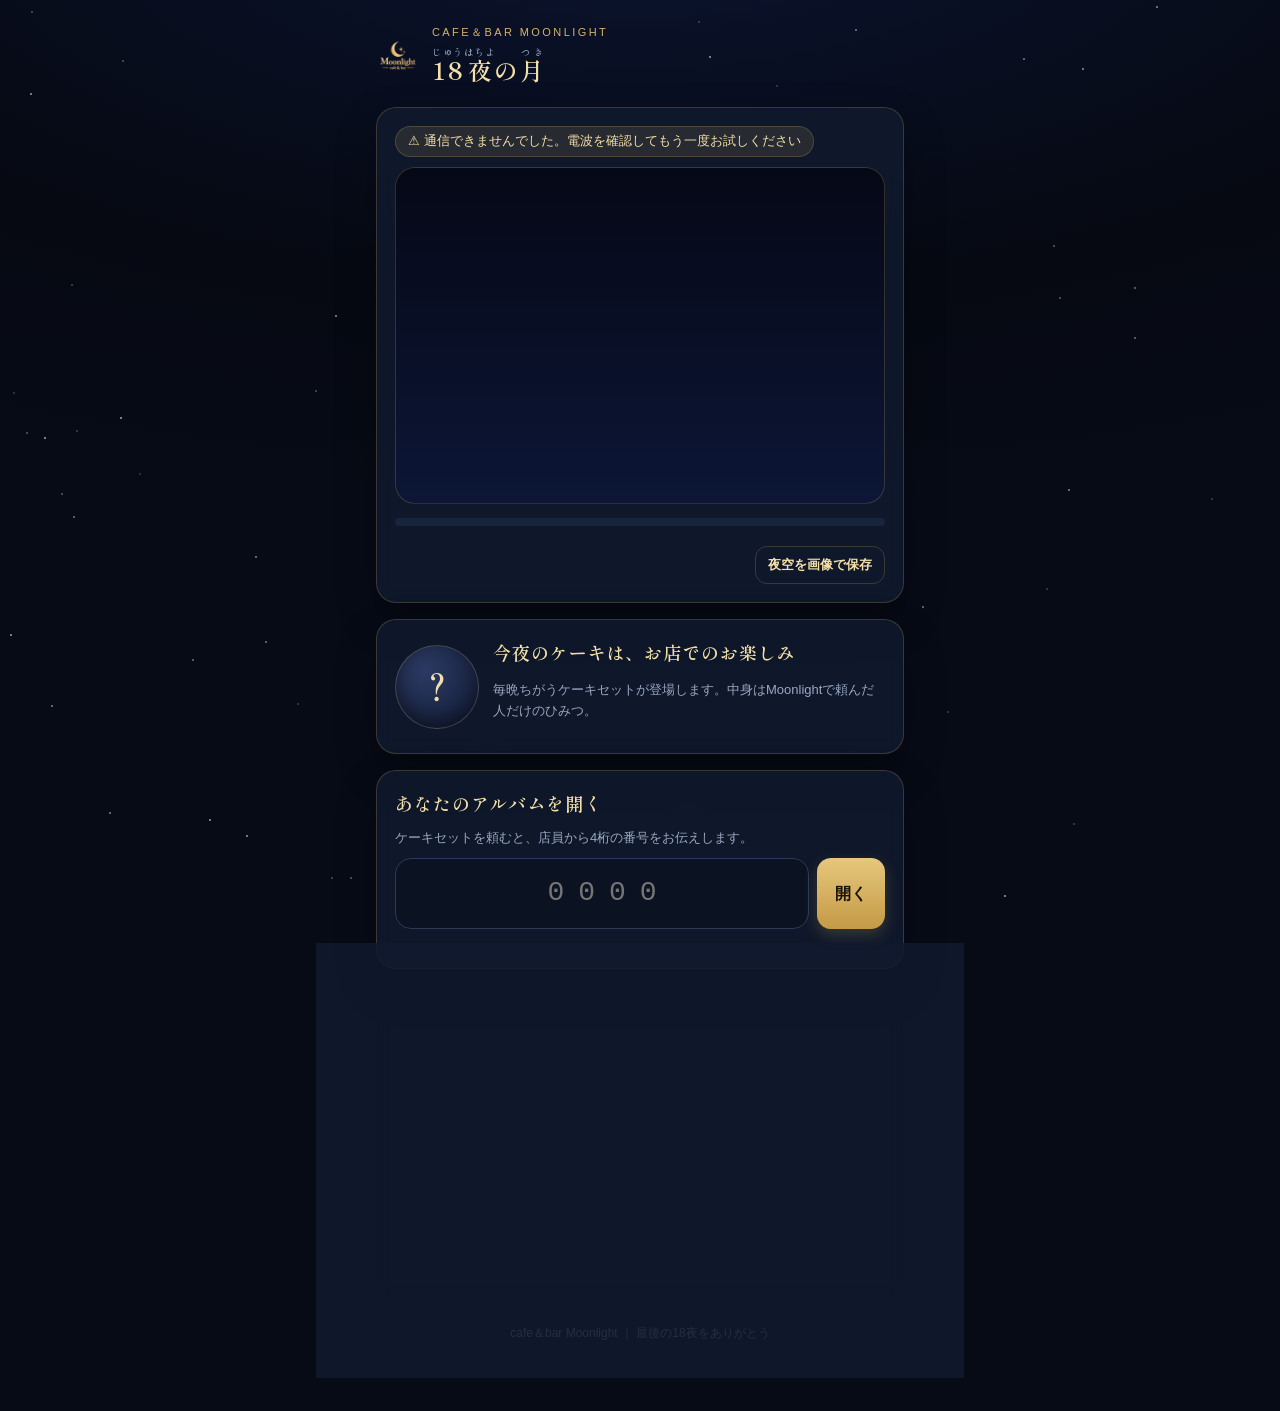
==== commit 932abe2e: "Add files via upload" ====
--- a/index.html
+++ b/index.html
@@ -11,8 +11,8 @@
 <link rel="preconnect" href="https://fonts.gstatic.com" crossorigin>
 <link href="https://fonts.googleapis.com/css2?family=Cormorant+Garamond:ital,wght@0,500;0,600;1,500&family=Klee+One:wght@400;600&family=Shippori+Mincho:wght@500;600&display=swap" rel="stylesheet">
 <link rel="icon" href="icons/icon-192.png">
-<link rel="stylesheet" href="album.css?v=45">
-<link rel="stylesheet" href="futari.css?v=45">
+<link rel="stylesheet" href="album.css?v=46">
+<link rel="stylesheet" href="futari.css?v=46">
 </head>
 <body>
 <div class="bg-stars" id="bgStars" aria-hidden="true"></div>
@@ -179,10 +179,10 @@
 <div class="toast hidden" id="toast"></div>
 
 <script src="config.js"></script>
-<script src="cake-api.js?v=45"></script>
-<script src="album-image.js?v=45"></script>
-<script src="delivery.js?v=45"></script>
-<script src="futari.js?v=45"></script>
-<script src="album.js?v=45"></script>
+<script src="cake-api.js?v=46"></script>
+<script src="album-image.js?v=46"></script>
+<script src="delivery.js?v=46"></script>
+<script src="futari.js?v=46"></script>
+<script src="album.js?v=46"></script>
 </body>
 </html>
--- a/album.css
+++ b/album.css
@@ -35,6 +35,8 @@
 body.stage-3{background:radial-gradient(120% 70% at 50% -10%,#2a3468 0%,#0d1430 55%,var(--bg) 100%) fixed}
 body.stage-4{background:radial-gradient(120% 70% at 50% -10%,#3b3f72 0%,#151a3a 50%,#0a0e1f 100%) fixed}
 button,input,textarea{font:inherit;color:inherit}
+/* スマホで入力欄を押したとき画面が拡大されないように、入力欄の文字は16px以上（iPhone は16px未満だと拡大する。大きくしている欄はそれぞれの指定のまま） */
+input,textarea,select{font-size:16px}
 button{cursor:pointer}
 .hidden{display:none!important}
 .muted{color:var(--muted)}
--- a/futari.css
+++ b/futari.css
@@ -78,7 +78,7 @@
 .ft-note{font-family:var(--mincho);font-size:14px;color:var(--moon);margin:6px 2px 0}
 .ft-slot-tools{display:flex;gap:14px;justify-content:flex-end;margin-top:6px}
 .ft-form{display:grid;gap:8px}
-.ft-form input{width:100%;min-width:0;padding:11px 12px;border-radius:12px;border:1px solid var(--line2);background:#0b1222;font-size:14px}
+.ft-form input{width:100%;min-width:0;padding:11px 12px;border-radius:12px;border:1px solid var(--line2);background:#0b1222;font-size:16px}
 .ft-form input:focus{outline:2px solid var(--gold);outline-offset:1px}
 .ft-form-row{display:flex;gap:8px;justify-content:flex-end}
 .ft-msg{margin:0;font-size:13px;color:var(--danger);min-height:1em}
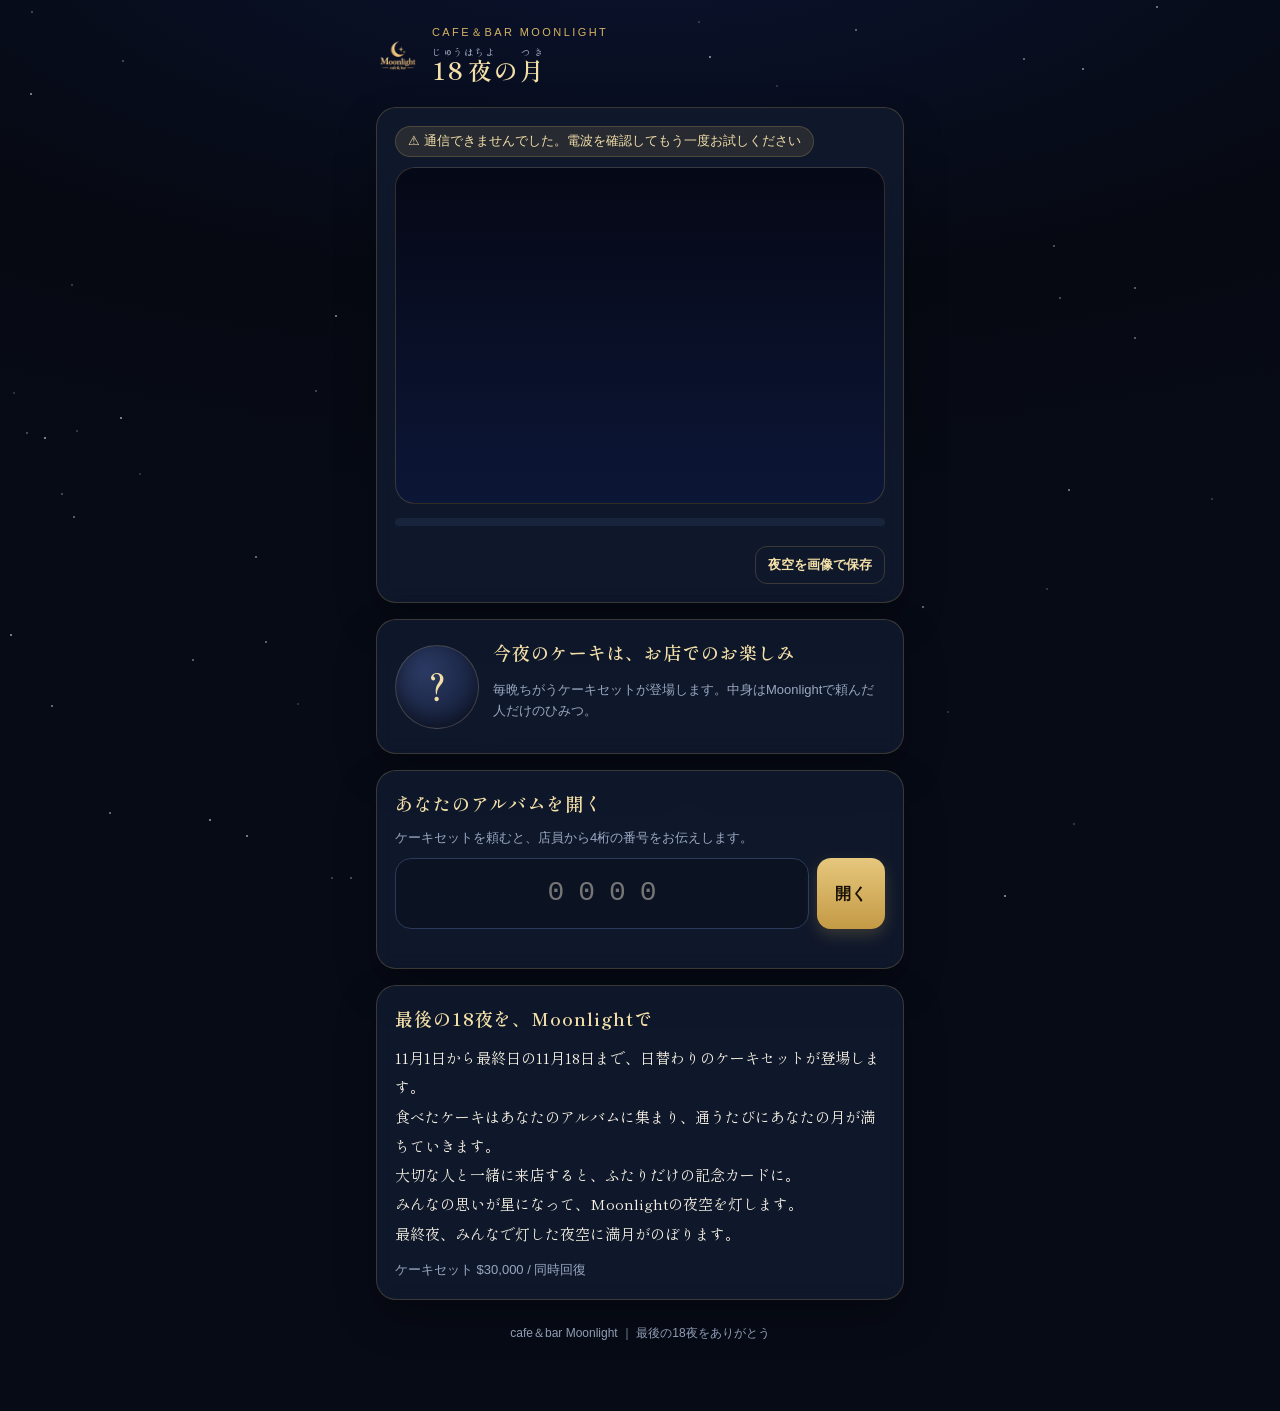
==== commit 10f4702a: "Add files via upload" ====
--- a/index.html
+++ b/index.html
@@ -11,8 +11,8 @@
 <link rel="preconnect" href="https://fonts.gstatic.com" crossorigin>
 <link href="https://fonts.googleapis.com/css2?family=Cormorant+Garamond:ital,wght@0,500;0,600;1,500&family=Klee+One:wght@400;600&family=Shippori+Mincho:wght@500;600&display=swap" rel="stylesheet">
 <link rel="icon" href="icons/icon-192.png">
-<link rel="stylesheet" href="album.css?v=46">
-<link rel="stylesheet" href="futari.css?v=46">
+<link rel="stylesheet" href="album.css?v=44">
+<link rel="stylesheet" href="futari.css?v=44">
 </head>
 <body>
 <div class="bg-stars" id="bgStars" aria-hidden="true"></div>
@@ -179,10 +179,10 @@
 <div class="toast hidden" id="toast"></div>
 
 <script src="config.js"></script>
-<script src="cake-api.js?v=46"></script>
-<script src="album-image.js?v=46"></script>
-<script src="delivery.js?v=46"></script>
-<script src="futari.js?v=46"></script>
-<script src="album.js?v=46"></script>
+<script src="cake-api.js?v=44"></script>
+<script src="album-image.js?v=44"></script>
+<script src="delivery.js?v=44"></script>
+<script src="futari.js?v=44"></script>
+<script src="album.js?v=44"></script>
 </body>
 </html>
--- a/album.css
+++ b/album.css
@@ -35,8 +35,6 @@
 body.stage-3{background:radial-gradient(120% 70% at 50% -10%,#2a3468 0%,#0d1430 55%,var(--bg) 100%) fixed}
 body.stage-4{background:radial-gradient(120% 70% at 50% -10%,#3b3f72 0%,#151a3a 50%,#0a0e1f 100%) fixed}
 button,input,textarea{font:inherit;color:inherit}
-/* スマホで入力欄を押したとき画面が拡大されないように、入力欄の文字は16px以上（iPhone は16px未満だと拡大する。大きくしている欄はそれぞれの指定のまま） */
-input,textarea,select{font-size:16px}
 button{cursor:pointer}
 .hidden{display:none!important}
 .muted{color:var(--muted)}
--- a/futari.css
+++ b/futari.css
@@ -78,7 +78,7 @@
 .ft-note{font-family:var(--mincho);font-size:14px;color:var(--moon);margin:6px 2px 0}
 .ft-slot-tools{display:flex;gap:14px;justify-content:flex-end;margin-top:6px}
 .ft-form{display:grid;gap:8px}
-.ft-form input{width:100%;min-width:0;padding:11px 12px;border-radius:12px;border:1px solid var(--line2);background:#0b1222;font-size:16px}
+.ft-form input{width:100%;min-width:0;padding:11px 12px;border-radius:12px;border:1px solid var(--line2);background:#0b1222;font-size:14px}
 .ft-form input:focus{outline:2px solid var(--gold);outline-offset:1px}
 .ft-form-row{display:flex;gap:8px;justify-content:flex-end}
 .ft-msg{margin:0;font-size:13px;color:var(--danger);min-height:1em}
@@ -108,13 +108,13 @@
 .ft-flash{position:absolute;left:50%;top:calc(var(--bw)*.43);width:calc(var(--bw)*1.5);height:calc(var(--bw)*1.5);margin:calc(var(--bw)*-.75) 0 0 calc(var(--bw)*-.75);border-radius:50%;opacity:0;pointer-events:none;z-index:3;
   background:radial-gradient(circle,rgba(255,246,214,.98) 0,rgba(255,232,170,.75) 22%,rgba(255,226,150,.25) 48%,rgba(255,226,150,0) 70%)}
 /* ケーキが表紙のアルバム */
-.ft-cover{position:absolute;left:8%;right:8%;top:calc(var(--bw)*.05);height:calc(var(--bw)*1.36);z-index:4;display:flex;flex-direction:column;align-items:center;justify-content:center;box-sizing:border-box;margin:0;padding:calc(var(--bw)*.06) calc(var(--bw)*.065) calc(var(--bw)*.07) calc(var(--bw)*.09);border:0;-webkit-appearance:none;appearance:none;border-radius:calc(var(--bw)*.04);
+.ft-cover{position:absolute;left:8%;right:8%;top:calc(var(--bw)*.05);height:calc(var(--bw)*1.36);z-index:4;display:block;box-sizing:border-box;margin:0;padding:calc(var(--bw)*.085) calc(var(--bw)*.065) 0 calc(var(--bw)*.09);border:0;-webkit-appearance:none;appearance:none;border-radius:calc(var(--bw)*.04);
   color:#f3dfa8;font-family:var(--mincho);text-align:center;cursor:pointer;opacity:0;visibility:hidden;
   background:linear-gradient(90deg,#121a3a 0,#121a3a 3.5%,#1b2650 3.6%,#1a244c 100%);box-shadow:0 18px 40px rgba(0,0,0,.5),0 0 0 1px rgba(214,179,101,.3)}
 .ft-cover::before,.ft-cover::after{content:"";position:absolute;pointer-events:none;border-radius:calc(var(--bw)*.025)}
 .ft-cover::before{inset:calc(var(--bw)*.035) calc(var(--bw)*.035) calc(var(--bw)*.035) calc(var(--bw)*.06);border:1.5px solid rgba(214,179,101,.9)}
 .ft-cover::after{inset:calc(var(--bw)*.052) calc(var(--bw)*.052) calc(var(--bw)*.052) calc(var(--bw)*.077);border:1px solid rgba(214,179,101,.45)}
-.ft-cover>span{display:block;flex:none;margin-left:auto;margin-right:auto}  /* 表紙の中身は上下のまん中に */
+.ft-cover>span{display:block;margin-left:auto;margin-right:auto}
 .ft-cover-title{font-size:calc(var(--bw)*.068);font-weight:600;letter-spacing:.3em;text-indent:.3em;line-height:1.3}
 .ft-cover-shop{font-family:"Cormorant Garamond",Georgia,serif;font-style:italic;font-size:calc(var(--bw)*.04);color:#c9a35a;line-height:1.4}
 .ft-cover-cake{position:relative;width:calc(var(--bw)*.68);height:calc(var(--bw)*.68);margin-top:calc(var(--bw)*.02);
@@ -219,5 +219,3 @@
 /* 受付の名前：「＆」は必ず前の人の後ろにつける */
 .fs-name{display:inline-block;max-width:100%;overflow-wrap:anywhere}
 .ft-cover.locked{cursor:default}
-/* 開ける演出の光・輪が画面の横にはみ出して、スマホでページ全体が横にずれないように、カードの中で切る */
-.ft-ready,.ft-gift{overflow:hidden;overflow:clip}
